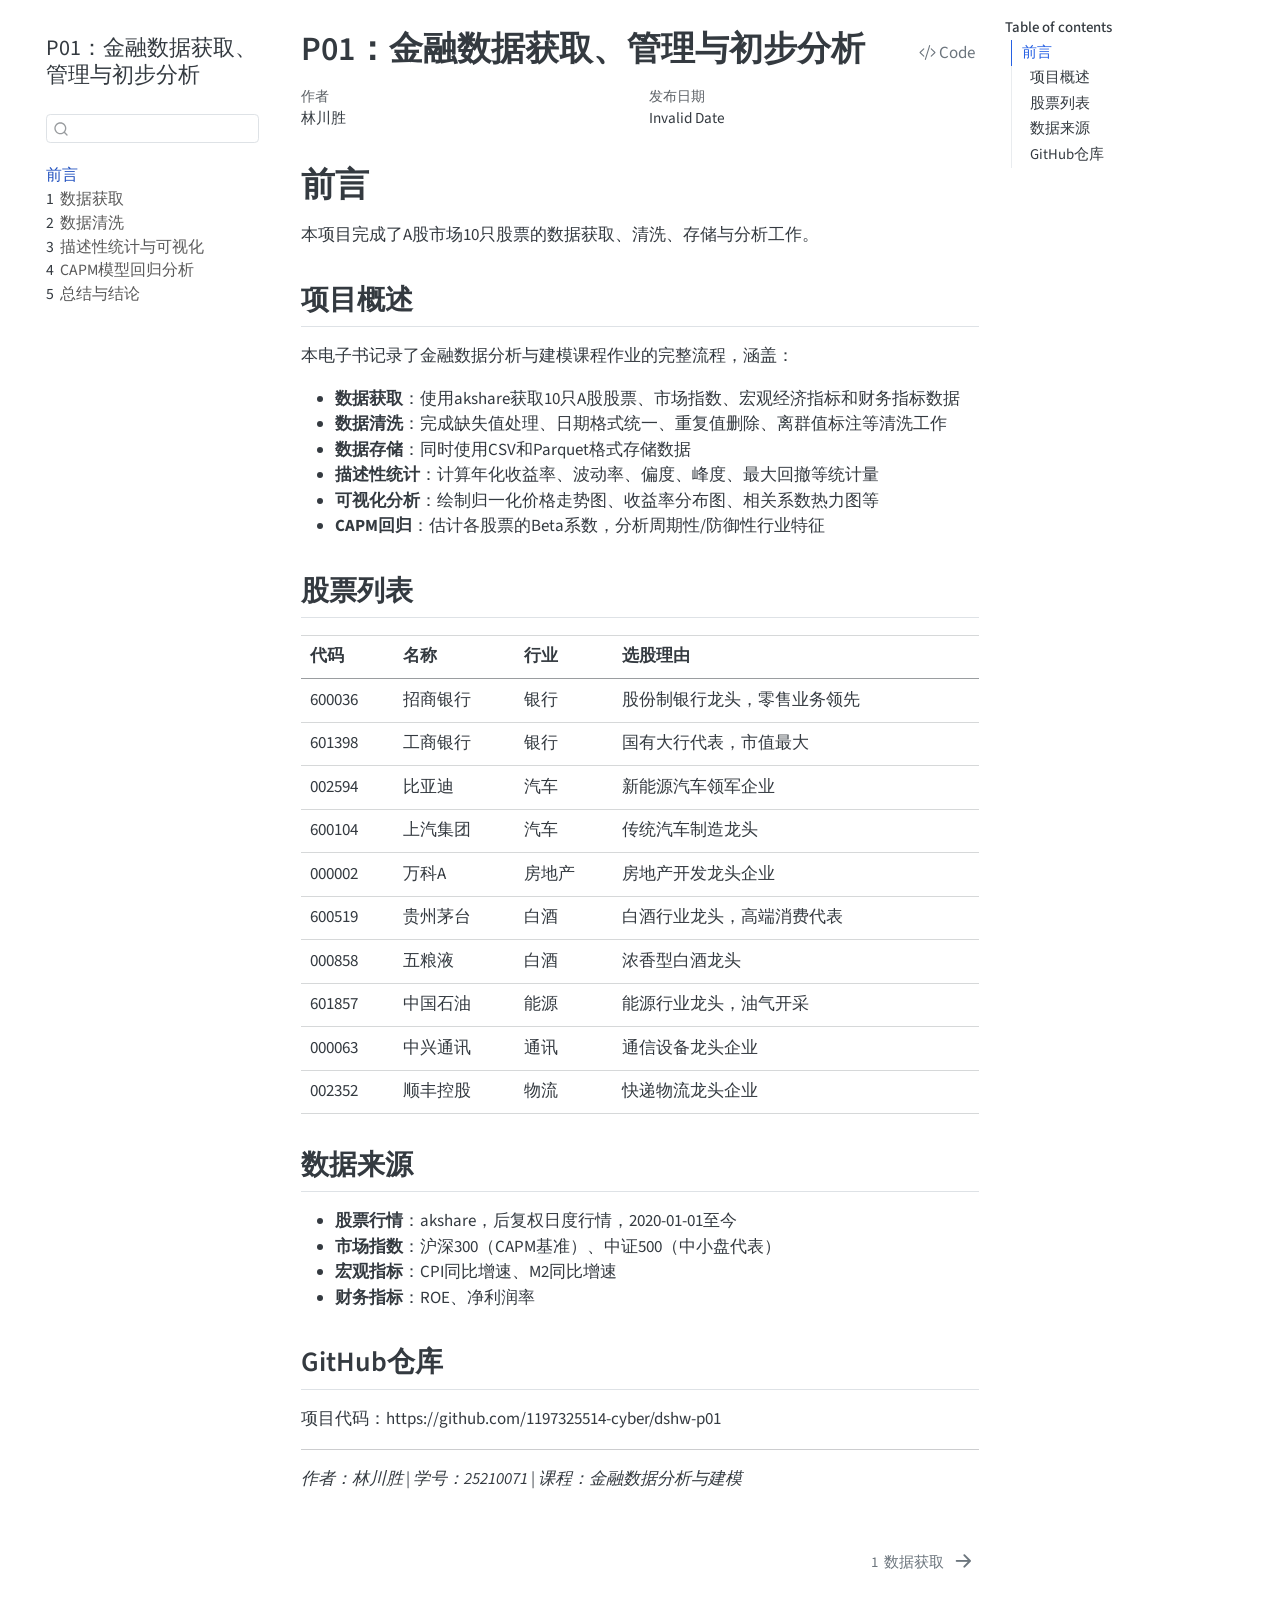
==== docs/index.html @ 93e1ec74 "添加Quarto电子书构建结果 - 构建完成的HTML电子书 - 包含所有章节和图表 - 配置GitHub Pages部署  Co-Authored-By: Claude Opus 4.6 <nore" ====
<!DOCTYPE html>
<html xmlns="http://www.w3.org/1999/xhtml" lang="en" xml:lang="en"><head>

<meta charset="utf-8">
<meta name="generator" content="quarto-1.9.36">

<meta name="viewport" content="width=device-width, initial-scale=1.0, user-scalable=yes">

<meta name="author" content="林川胜">

<title>P01：金融数据获取、管理与初步分析</title>
<style>
/* Default styles provided by pandoc.
** See https://pandoc.org/MANUAL.html#variables-for-html for config info.
*/
code{white-space: pre-wrap;}
span.smallcaps{font-variant: small-caps;}
div.columns{display: flex; gap: min(4vw, 1.5em);}
div.column{flex: auto; overflow-x: auto;}
div.hanging-indent{margin-left: 1.5em; text-indent: -1.5em;}
ul.task-list{list-style: none;}
ul.task-list li input[type="checkbox"] {
  width: 0.8em;
  margin: 0 0.8em 0.2em -1em; /* quarto-specific, see https://github.com/quarto-dev/quarto-cli/issues/4556 */ 
  vertical-align: middle;
}
/* CSS for syntax highlighting */
html { -webkit-text-size-adjust: 100%; }
pre > code.sourceCode { white-space: pre; position: relative; }
pre > code.sourceCode > span { display: inline-block; line-height: 1.25; }
pre > code.sourceCode > span:empty { height: 1.2em; }
.sourceCode { overflow: visible; }
code.sourceCode > span { color: inherit; text-decoration: inherit; }
div.sourceCode { margin: 1em 0; }
pre.sourceCode { margin: 0; }
@media screen {
div.sourceCode { overflow: auto; }
}
@media print {
pre > code.sourceCode { white-space: pre-wrap; }
pre > code.sourceCode > span { text-indent: -5em; padding-left: 5em; }
}
pre.numberSource code
  { counter-reset: source-line 0; }
pre.numberSource code > span
  { position: relative; left: -4em; counter-increment: source-line; }
pre.numberSource code > span > a:first-child::before
  { content: counter(source-line);
    position: relative; left: -1em; text-align: right; vertical-align: baseline;
    border: none; display: inline-block;
    -webkit-touch-callout: none; -webkit-user-select: none;
    -khtml-user-select: none; -moz-user-select: none;
    -ms-user-select: none; user-select: none;
    padding: 0 4px; width: 4em;
  }
pre.numberSource { margin-left: 3em;  padding-left: 4px; }
div.sourceCode
  {   }
@media screen {
pre > code.sourceCode > span > a:first-child::before { text-decoration: underline; }
}
</style>


<script src="site_libs/quarto-nav/quarto-nav.js"></script>
<script src="site_libs/quarto-nav/headroom.min.js"></script>
<script src="site_libs/clipboard/clipboard.min.js"></script>
<script src="site_libs/quarto-search/autocomplete.umd.js"></script>
<script src="site_libs/quarto-search/fuse.min.js"></script>
<script src="site_libs/quarto-search/quarto-search.js"></script>
<meta name="quarto:offset" content="./">
<link href="./chapters/01-download.html" rel="next">
<script src="site_libs/quarto-html/quarto.js" type="module"></script>
<script src="site_libs/quarto-html/tabsets/tabsets.js" type="module"></script>
<script src="site_libs/quarto-html/popper.min.js"></script>
<script src="site_libs/quarto-html/tippy.umd.min.js"></script>
<script src="site_libs/quarto-html/anchor.min.js"></script>
<link href="site_libs/quarto-html/tippy.css" rel="stylesheet">
<link href="site_libs/quarto-html/quarto-syntax-highlighting-a06763021a52c43c40a351ac8b799b8f.css" rel="stylesheet" id="quarto-text-highlighting-styles">
<script src="site_libs/bootstrap/bootstrap.min.js"></script>
<link href="site_libs/bootstrap/bootstrap-icons.css" rel="stylesheet">
<link href="site_libs/bootstrap/bootstrap-abfa4615eba2ed0d4bb7fb949ed9c296.min.css" rel="stylesheet" append-hash="true" id="quarto-bootstrap" data-mode="light">
<script id="quarto-search-options" type="application/json">{
  "location": "sidebar",
  "copy-button": false,
  "collapse-after": 3,
  "panel-placement": "start",
  "type": "textbox",
  "limit": 50,
  "keyboard-shortcut": [
    "f",
    "/",
    "s"
  ],
  "show-item-context": false,
  "language": {
    "search-no-results-text": "No results",
    "search-matching-documents-text": "matching documents",
    "search-copy-link-title": "Copy link to search",
    "search-hide-matches-text": "Hide additional matches",
    "search-more-match-text": "more match in this document",
    "search-more-matches-text": "more matches in this document",
    "search-clear-button-title": "Clear",
    "search-text-placeholder": "",
    "search-detached-cancel-button-title": "Cancel",
    "search-submit-button-title": "Submit",
    "search-label": "Search"
  }
}</script>


</head>

<body class="nav-sidebar floating quarto-light">

<div id="quarto-search-results"></div>
  <header id="quarto-header" class="headroom fixed-top">
  <nav class="quarto-secondary-nav">
    <div class="container-fluid d-flex">
      <button type="button" class="quarto-btn-toggle btn" data-bs-toggle="collapse" role="button" data-bs-target=".quarto-sidebar-collapse-item" aria-controls="quarto-sidebar" aria-expanded="false" aria-label="Toggle sidebar navigation" onclick="if (window.quartoToggleHeadroom) { window.quartoToggleHeadroom(); }">
        <i class="bi bi-layout-text-sidebar-reverse"></i>
      </button>
        <nav class="quarto-page-breadcrumbs" aria-label="breadcrumb"><ol class="breadcrumb"><li class="breadcrumb-item"><a href="./index.html">前言</a></li></ol></nav>
        <a class="flex-grow-1" role="navigation" data-bs-toggle="collapse" data-bs-target=".quarto-sidebar-collapse-item" aria-controls="quarto-sidebar" aria-expanded="false" aria-label="Toggle sidebar navigation" onclick="if (window.quartoToggleHeadroom) { window.quartoToggleHeadroom(); }">      
        </a>
      <button type="button" class="btn quarto-search-button" aria-label="Search" onclick="window.quartoOpenSearch();">
        <i class="bi bi-search"></i>
      </button>
    </div>
  </nav>
</header>
<!-- content -->
<div id="quarto-content" class="quarto-container page-columns page-rows-contents page-layout-article">
<!-- sidebar -->
  <nav id="quarto-sidebar" class="sidebar collapse collapse-horizontal quarto-sidebar-collapse-item sidebar-navigation floating overflow-auto">
    <div class="pt-lg-2 mt-2 text-left sidebar-header">
    <div class="sidebar-title mb-0 py-0">
      <a href="./">P01：金融数据获取、管理与初步分析</a> 
    </div>
      </div>
        <div class="mt-2 flex-shrink-0 align-items-center">
        <div class="sidebar-search">
        <div id="quarto-search" class="" title="Search"></div>
        </div>
        </div>
    <div class="sidebar-menu-container"> 
    <ul class="list-unstyled mt-1">
        <li class="sidebar-item">
  <div class="sidebar-item-container"> 
  <a href="./index.html" class="sidebar-item-text sidebar-link active">
 <span class="menu-text">前言</span></a>
  </div>
</li>
        <li class="sidebar-item">
  <div class="sidebar-item-container"> 
  <a href="./chapters/01-download.html" class="sidebar-item-text sidebar-link">
 <span class="menu-text"><span class="chapter-number">1</span>&nbsp; <span class="chapter-title">数据获取</span></span></a>
  </div>
</li>
        <li class="sidebar-item">
  <div class="sidebar-item-container"> 
  <a href="./chapters/02-clean.html" class="sidebar-item-text sidebar-link">
 <span class="menu-text"><span class="chapter-number">2</span>&nbsp; <span class="chapter-title">数据清洗</span></span></a>
  </div>
</li>
        <li class="sidebar-item">
  <div class="sidebar-item-container"> 
  <a href="./chapters/03-analysis.html" class="sidebar-item-text sidebar-link">
 <span class="menu-text"><span class="chapter-number">3</span>&nbsp; <span class="chapter-title">描述性统计与可视化</span></span></a>
  </div>
</li>
        <li class="sidebar-item">
  <div class="sidebar-item-container"> 
  <a href="./chapters/04-capm.html" class="sidebar-item-text sidebar-link">
 <span class="menu-text"><span class="chapter-number">4</span>&nbsp; <span class="chapter-title">CAPM模型回归分析</span></span></a>
  </div>
</li>
        <li class="sidebar-item">
  <div class="sidebar-item-container"> 
  <a href="./summary.html" class="sidebar-item-text sidebar-link">
 <span class="menu-text"><span class="chapter-number">5</span>&nbsp; <span class="chapter-title">总结与结论</span></span></a>
  </div>
</li>
    </ul>
    </div>
</nav>
<div id="quarto-sidebar-glass" class="quarto-sidebar-collapse-item" data-bs-toggle="collapse" data-bs-target=".quarto-sidebar-collapse-item"></div>
<!-- margin-sidebar -->
    <div id="quarto-margin-sidebar" class="sidebar margin-sidebar">
        <nav id="TOC" role="doc-toc" class="toc-active">
    <h2 id="toc-title">Table of contents</h2>
   
  <ul>
  <li><a href="#前言" id="toc-前言" class="nav-link active" data-scroll-target="#前言">前言</a>
  <ul class="collapse">
  <li><a href="#项目概述" id="toc-项目概述" class="nav-link" data-scroll-target="#项目概述">项目概述</a></li>
  <li><a href="#股票列表" id="toc-股票列表" class="nav-link" data-scroll-target="#股票列表">股票列表</a></li>
  <li><a href="#数据来源" id="toc-数据来源" class="nav-link" data-scroll-target="#数据来源">数据来源</a></li>
  <li><a href="#github仓库" id="toc-github仓库" class="nav-link" data-scroll-target="#github仓库">GitHub仓库</a></li>
  </ul></li>
  </ul>
</nav>
    </div>
<!-- main -->
<main class="content" id="quarto-document-content">

<header id="title-block-header" class="quarto-title-block default">
<div class="quarto-title">
<div class="quarto-title-block"><div><h1 class="title">P01：金融数据获取、管理与初步分析</h1><button type="button" class="btn code-tools-button" id="quarto-code-tools-source"><i class="bi"></i> Code</button></div></div>
</div>



<div class="quarto-title-meta">

    <div>
    <div class="quarto-title-meta-heading">作者</div>
    <div class="quarto-title-meta-contents">
             <p>林川胜 </p>
          </div>
  </div>
    
    <div>
    <div class="quarto-title-meta-heading">发布日期</div>
    <div class="quarto-title-meta-contents">
      <p class="date">Invalid Date</p>
    </div>
  </div>
  
    
  </div>
  


</header>


<section id="前言" class="level1 unnumbered">
<h1 class="unnumbered">前言</h1>
<p>本项目完成了A股市场10只股票的数据获取、清洗、存储与分析工作。</p>
<section id="项目概述" class="level2">
<h2 class="anchored" data-anchor-id="项目概述">项目概述</h2>
<p>本电子书记录了金融数据分析与建模课程作业的完整流程，涵盖：</p>
<ul>
<li><strong>数据获取</strong>：使用akshare获取10只A股股票、市场指数、宏观经济指标和财务指标数据</li>
<li><strong>数据清洗</strong>：完成缺失值处理、日期格式统一、重复值删除、离群值标注等清洗工作</li>
<li><strong>数据存储</strong>：同时使用CSV和Parquet格式存储数据</li>
<li><strong>描述性统计</strong>：计算年化收益率、波动率、偏度、峰度、最大回撤等统计量</li>
<li><strong>可视化分析</strong>：绘制归一化价格走势图、收益率分布图、相关系数热力图等</li>
<li><strong>CAPM回归</strong>：估计各股票的Beta系数，分析周期性/防御性行业特征</li>
</ul>
</section>
<section id="股票列表" class="level2">
<h2 class="anchored" data-anchor-id="股票列表">股票列表</h2>
<table class="caption-top table">
<thead>
<tr class="header">
<th>代码</th>
<th>名称</th>
<th>行业</th>
<th>选股理由</th>
</tr>
</thead>
<tbody>
<tr class="odd">
<td>600036</td>
<td>招商银行</td>
<td>银行</td>
<td>股份制银行龙头，零售业务领先</td>
</tr>
<tr class="even">
<td>601398</td>
<td>工商银行</td>
<td>银行</td>
<td>国有大行代表，市值最大</td>
</tr>
<tr class="odd">
<td>002594</td>
<td>比亚迪</td>
<td>汽车</td>
<td>新能源汽车领军企业</td>
</tr>
<tr class="even">
<td>600104</td>
<td>上汽集团</td>
<td>汽车</td>
<td>传统汽车制造龙头</td>
</tr>
<tr class="odd">
<td>000002</td>
<td>万科A</td>
<td>房地产</td>
<td>房地产开发龙头企业</td>
</tr>
<tr class="even">
<td>600519</td>
<td>贵州茅台</td>
<td>白酒</td>
<td>白酒行业龙头，高端消费代表</td>
</tr>
<tr class="odd">
<td>000858</td>
<td>五粮液</td>
<td>白酒</td>
<td>浓香型白酒龙头</td>
</tr>
<tr class="even">
<td>601857</td>
<td>中国石油</td>
<td>能源</td>
<td>能源行业龙头，油气开采</td>
</tr>
<tr class="odd">
<td>000063</td>
<td>中兴通讯</td>
<td>通讯</td>
<td>通信设备龙头企业</td>
</tr>
<tr class="even">
<td>002352</td>
<td>顺丰控股</td>
<td>物流</td>
<td>快递物流龙头企业</td>
</tr>
</tbody>
</table>
</section>
<section id="数据来源" class="level2">
<h2 class="anchored" data-anchor-id="数据来源">数据来源</h2>
<ul>
<li><strong>股票行情</strong>：akshare，后复权日度行情，2020-01-01至今</li>
<li><strong>市场指数</strong>：沪深300（CAPM基准）、中证500（中小盘代表）</li>
<li><strong>宏观指标</strong>：CPI同比增速、M2同比增速</li>
<li><strong>财务指标</strong>：ROE、净利润率</li>
</ul>
</section>
<section id="github仓库" class="level2">
<h2 class="anchored" data-anchor-id="github仓库">GitHub仓库</h2>
<p>项目代码：https://github.com/1197325514-cyber/dshw-p01</p>
<hr>
<p><em>作者：林川胜 | 学号：25210071 | 课程：金融数据分析与建模</em></p>


<!-- -->

</section>
</section>

</main> <!-- /main -->
<script id="quarto-html-after-body" type="application/javascript">
  window.document.addEventListener("DOMContentLoaded", function (event) {
    const icon = "";
    const anchorJS = new window.AnchorJS();
    anchorJS.options = {
      placement: 'right',
      icon: icon
    };
    anchorJS.add('.anchored');
    const isCodeAnnotation = (el) => {
      for (const clz of el.classList) {
        if (clz.startsWith('code-annotation-')) {                     
          return true;
        }
      }
      return false;
    }
    const onCopySuccess = function(e) {
      // button target
      const button = e.trigger;
      // don't keep focus
      button.blur();
      // flash "checked"
      button.classList.add('code-copy-button-checked');
      var currentTitle = button.getAttribute("title");
      button.setAttribute("title", "Copied!");
      let tooltip;
      if (window.bootstrap) {
        button.setAttribute("data-bs-toggle", "tooltip");
        button.setAttribute("data-bs-placement", "left");
        button.setAttribute("data-bs-title", "Copied!");
        tooltip = new bootstrap.Tooltip(button, 
          { trigger: "manual", 
            customClass: "code-copy-button-tooltip",
            offset: [0, -8]});
        tooltip.show();    
      }
      setTimeout(function() {
        if (tooltip) {
          tooltip.hide();
          button.removeAttribute("data-bs-title");
          button.removeAttribute("data-bs-toggle");
          button.removeAttribute("data-bs-placement");
        }
        button.setAttribute("title", currentTitle);
        button.classList.remove('code-copy-button-checked');
      }, 1000);
      // clear code selection
      e.clearSelection();
    }
    const getTextToCopy = function(trigger) {
      const outerScaffold = trigger.parentElement.cloneNode(true);
      const codeEl = outerScaffold.querySelector('code');
      for (const childEl of codeEl.children) {
        if (isCodeAnnotation(childEl)) {
          childEl.remove();
        }
      }
      return codeEl.innerText;
    }
    const clipboard = new window.ClipboardJS('.code-copy-button:not([data-in-quarto-modal])', {
      text: getTextToCopy
    });
    clipboard.on('success', onCopySuccess);
    if (window.document.getElementById('quarto-embedded-source-code-modal')) {
      const clipboardModal = new window.ClipboardJS('.code-copy-button[data-in-quarto-modal]', {
        text: getTextToCopy,
        container: window.document.getElementById('quarto-embedded-source-code-modal')
      });
      clipboardModal.on('success', onCopySuccess);
    }
    const viewSource = window.document.getElementById('quarto-view-source') ||
                       window.document.getElementById('quarto-code-tools-source');
    if (viewSource) {
      const sourceUrl = viewSource.getAttribute("data-quarto-source-url");
      viewSource.addEventListener("click", function(e) {
        if (sourceUrl) {
          // rstudio viewer pane
          if (/\bcapabilities=\b/.test(window.location)) {
            window.open(sourceUrl);
          } else {
            window.location.href = sourceUrl;
          }
        } else {
          const modal = new bootstrap.Modal(document.getElementById('quarto-embedded-source-code-modal'));
          modal.show();
        }
        return false;
      });
    }
    function toggleCodeHandler(show) {
      return function(e) {
        const detailsSrc = window.document.querySelectorAll(".cell > details > .sourceCode");
        for (let i=0; i<detailsSrc.length; i++) {
          const details = detailsSrc[i].parentElement;
          if (show) {
            details.open = true;
          } else {
            details.removeAttribute("open");
          }
        }
        const cellCodeDivs = window.document.querySelectorAll(".cell > .sourceCode");
        const fromCls = show ? "hidden" : "unhidden";
        const toCls = show ? "unhidden" : "hidden";
        for (let i=0; i<cellCodeDivs.length; i++) {
          const codeDiv = cellCodeDivs[i];
          if (codeDiv.classList.contains(fromCls)) {
            codeDiv.classList.remove(fromCls);
            codeDiv.classList.add(toCls);
          } 
        }
        return false;
      }
    }
    const hideAllCode = window.document.getElementById("quarto-hide-all-code");
    if (hideAllCode) {
      hideAllCode.addEventListener("click", toggleCodeHandler(false));
    }
    const showAllCode = window.document.getElementById("quarto-show-all-code");
    if (showAllCode) {
      showAllCode.addEventListener("click", toggleCodeHandler(true));
    }
      var localhostRegex = new RegExp(/^(?:http|https):\/\/localhost\:?[0-9]*\//);
      var mailtoRegex = new RegExp(/^mailto:/);
        var filterRegex = new RegExp('/' + window.location.host + '/');
      var isInternal = (href) => {
          return filterRegex.test(href) || localhostRegex.test(href) || mailtoRegex.test(href);
      }
      // Inspect non-navigation links and adorn them if external
     var links = window.document.querySelectorAll('a[href]:not(.nav-link):not(.navbar-brand):not(.toc-action):not(.sidebar-link):not(.sidebar-item-toggle):not(.pagination-link):not(.no-external):not([aria-hidden]):not(.dropdown-item):not(.quarto-navigation-tool):not(.about-link)');
      for (var i=0; i<links.length; i++) {
        const link = links[i];
        if (!isInternal(link.href)) {
          // undo the damage that might have been done by quarto-nav.js in the case of
          // links that we want to consider external
          if (link.dataset.originalHref !== undefined) {
            link.href = link.dataset.originalHref;
          }
        }
      }
    function tippyHover(el, contentFn, onTriggerFn, onUntriggerFn) {
      const config = {
        allowHTML: true,
        maxWidth: 500,
        delay: 100,
        arrow: false,
        appendTo: function(el) {
            return el.parentElement;
        },
        interactive: true,
        interactiveBorder: 10,
        theme: 'quarto',
        placement: 'bottom-start',
      };
      if (contentFn) {
        config.content = contentFn;
      }
      if (onTriggerFn) {
        config.onTrigger = onTriggerFn;
      }
      if (onUntriggerFn) {
        config.onUntrigger = onUntriggerFn;
      }
      window.tippy(el, config); 
    }
    const noterefs = window.document.querySelectorAll('a[role="doc-noteref"]');
    for (var i=0; i<noterefs.length; i++) {
      const ref = noterefs[i];
      tippyHover(ref, function() {
        // use id or data attribute instead here
        let href = ref.getAttribute('data-footnote-href') || ref.getAttribute('href');
        try { href = new URL(href).hash; } catch {}
        const id = href.replace(/^#\/?/, "");
        const note = window.document.getElementById(id);
        if (note) {
          return note.innerHTML;
        } else {
          return "";
        }
      });
    }
    const xrefs = window.document.querySelectorAll('a.quarto-xref');
    const processXRef = (id, note) => {
      // Strip column container classes
      const stripColumnClz = (el) => {
        el.classList.remove("page-full", "page-columns");
        if (el.children) {
          for (const child of el.children) {
            stripColumnClz(child);
          }
        }
      }
      stripColumnClz(note)
      if (id === null || id.startsWith('sec-')) {
        // Special case sections, only their first couple elements
        const container = document.createElement("div");
        if (note.children && note.children.length > 2) {
          container.appendChild(note.children[0].cloneNode(true));
          for (let i = 1; i < note.children.length; i++) {
            const child = note.children[i];
            if (child.tagName === "P" && child.innerText === "") {
              continue;
            } else {
              container.appendChild(child.cloneNode(true));
              break;
            }
          }
          if (window.Quarto?.typesetMath) {
            window.Quarto.typesetMath(container);
          }
          return container.innerHTML
        } else {
          if (window.Quarto?.typesetMath) {
            window.Quarto.typesetMath(note);
          }
          return note.innerHTML;
        }
      } else {
        // Remove any anchor links if they are present
        const anchorLink = note.querySelector('a.anchorjs-link');
        if (anchorLink) {
          anchorLink.remove();
        }
        if (window.Quarto?.typesetMath) {
          window.Quarto.typesetMath(note);
        }
        if (note.classList.contains("callout")) {
          return note.outerHTML;
        } else {
          return note.innerHTML;
        }
      }
    }
    for (var i=0; i<xrefs.length; i++) {
      const xref = xrefs[i];
      tippyHover(xref, undefined, function(instance) {
        instance.disable();
        let url = xref.getAttribute('href');
        let hash = undefined; 
        if (url.startsWith('#')) {
          hash = url;
        } else {
          try { hash = new URL(url).hash; } catch {}
        }
        if (hash) {
          const id = hash.replace(/^#\/?/, "");
          const note = window.document.getElementById(id);
          if (note !== null) {
            try {
              const html = processXRef(id, note.cloneNode(true));
              instance.setContent(html);
            } finally {
              instance.enable();
              instance.show();
            }
          } else {
            // See if we can fetch this
            fetch(url.split('#')[0])
            .then(res => res.text())
            .then(html => {
              const parser = new DOMParser();
              const htmlDoc = parser.parseFromString(html, "text/html");
              const note = htmlDoc.getElementById(id);
              if (note !== null) {
                const html = processXRef(id, note);
                instance.setContent(html);
              } 
            }).finally(() => {
              instance.enable();
              instance.show();
            });
          }
        } else {
          // See if we can fetch a full url (with no hash to target)
          // This is a special case and we should probably do some content thinning / targeting
          fetch(url)
          .then(res => res.text())
          .then(html => {
            const parser = new DOMParser();
            const htmlDoc = parser.parseFromString(html, "text/html");
            const note = htmlDoc.querySelector('main.content');
            if (note !== null) {
              // This should only happen for chapter cross references
              // (since there is no id in the URL)
              // remove the first header
              if (note.children.length > 0 && note.children[0].tagName === "HEADER") {
                note.children[0].remove();
              }
              const html = processXRef(null, note);
              instance.setContent(html);
            } 
          }).finally(() => {
            instance.enable();
            instance.show();
          });
        }
      }, function(instance) {
      });
    }
        let selectedAnnoteEl;
        const selectorForAnnotation = ( cell, annotation) => {
          let cellAttr = 'data-code-cell="' + cell + '"';
          let lineAttr = 'data-code-annotation="' +  annotation + '"';
          const selector = 'span[' + cellAttr + '][' + lineAttr + ']';
          return selector;
        }
        const selectCodeLines = (annoteEl) => {
          const doc = window.document;
          const targetCell = annoteEl.getAttribute("data-target-cell");
          const targetAnnotation = annoteEl.getAttribute("data-target-annotation");
          const annoteSpan = window.document.querySelector(selectorForAnnotation(targetCell, targetAnnotation));
          const lines = annoteSpan.getAttribute("data-code-lines").split(",");
          const lineIds = lines.map((line) => {
            return targetCell + "-" + line;
          })
          let top = null;
          let height = null;
          let parent = null;
          if (lineIds.length > 0) {
              //compute the position of the single el (top and bottom and make a div)
              const el = window.document.getElementById(lineIds[0]);
              top = el.offsetTop;
              height = el.offsetHeight;
              parent = el.parentElement.parentElement;
            if (lineIds.length > 1) {
              const lastEl = window.document.getElementById(lineIds[lineIds.length - 1]);
              const bottom = lastEl.offsetTop + lastEl.offsetHeight;
              height = bottom - top;
            }
            if (top !== null && height !== null && parent !== null) {
              // cook up a div (if necessary) and position it 
              let div = window.document.getElementById("code-annotation-line-highlight");
              if (div === null) {
                div = window.document.createElement("div");
                div.setAttribute("id", "code-annotation-line-highlight");
                div.style.position = 'absolute';
                parent.appendChild(div);
              }
              div.style.top = top - 2 + "px";
              div.style.height = height + 4 + "px";
              div.style.left = 0;
              let gutterDiv = window.document.getElementById("code-annotation-line-highlight-gutter");
              if (gutterDiv === null) {
                gutterDiv = window.document.createElement("div");
                gutterDiv.setAttribute("id", "code-annotation-line-highlight-gutter");
                gutterDiv.style.position = 'absolute';
                const codeCell = window.document.getElementById(targetCell);
                const gutter = codeCell.querySelector('.code-annotation-gutter');
                gutter.appendChild(gutterDiv);
              }
              gutterDiv.style.top = top - 2 + "px";
              gutterDiv.style.height = height + 4 + "px";
            }
            selectedAnnoteEl = annoteEl;
          }
        };
        const unselectCodeLines = () => {
          const elementsIds = ["code-annotation-line-highlight", "code-annotation-line-highlight-gutter"];
          elementsIds.forEach((elId) => {
            const div = window.document.getElementById(elId);
            if (div) {
              div.remove();
            }
          });
          selectedAnnoteEl = undefined;
        };
          // Handle positioning of the toggle
      window.addEventListener(
        "resize",
        throttle(() => {
          elRect = undefined;
          if (selectedAnnoteEl) {
            selectCodeLines(selectedAnnoteEl);
          }
        }, 10)
      );
      function throttle(fn, ms) {
      let throttle = false;
      let timer;
        return (...args) => {
          if(!throttle) { // first call gets through
              fn.apply(this, args);
              throttle = true;
          } else { // all the others get throttled
              if(timer) clearTimeout(timer); // cancel #2
              timer = setTimeout(() => {
                fn.apply(this, args);
                timer = throttle = false;
              }, ms);
          }
        };
      }
        // Attach click handler to the DT
        const annoteDls = window.document.querySelectorAll('dt[data-target-cell]');
        for (const annoteDlNode of annoteDls) {
          annoteDlNode.addEventListener('click', (event) => {
            const clickedEl = event.target;
            if (clickedEl !== selectedAnnoteEl) {
              unselectCodeLines();
              const activeEl = window.document.querySelector('dt[data-target-cell].code-annotation-active');
              if (activeEl) {
                activeEl.classList.remove('code-annotation-active');
              }
              selectCodeLines(clickedEl);
              clickedEl.classList.add('code-annotation-active');
            } else {
              // Unselect the line
              unselectCodeLines();
              clickedEl.classList.remove('code-annotation-active');
            }
          });
        }
    const findCites = (el) => {
      const parentEl = el.parentElement;
      if (parentEl) {
        const cites = parentEl.dataset.cites;
        if (cites) {
          return {
            el,
            cites: cites.split(' ')
          };
        } else {
          return findCites(el.parentElement)
        }
      } else {
        return undefined;
      }
    };
    var bibliorefs = window.document.querySelectorAll('a[role="doc-biblioref"]');
    for (var i=0; i<bibliorefs.length; i++) {
      const ref = bibliorefs[i];
      const citeInfo = findCites(ref);
      if (citeInfo) {
        tippyHover(citeInfo.el, function() {
          var popup = window.document.createElement('div');
          citeInfo.cites.forEach(function(cite) {
            var citeDiv = window.document.createElement('div');
            citeDiv.classList.add('hanging-indent');
            citeDiv.classList.add('csl-entry');
            var biblioDiv = window.document.getElementById('ref-' + cite);
            if (biblioDiv) {
              citeDiv.innerHTML = biblioDiv.innerHTML;
            }
            popup.appendChild(citeDiv);
          });
          return popup.innerHTML;
        });
      }
    }
  });
  </script>
<nav class="page-navigation">
  <div class="nav-page nav-page-previous">
  </div>
  <div class="nav-page nav-page-next">
      <a href="./chapters/01-download.html" class="pagination-link" aria-label="数据获取">
        <span class="nav-page-text"><span class="chapter-number">1</span>&nbsp; <span class="chapter-title">数据获取</span></span> <i class="bi bi-arrow-right-short"></i>
      </a>
  </div>
</nav><div class="modal fade" id="quarto-embedded-source-code-modal" tabindex="-1" aria-labelledby="quarto-embedded-source-code-modal-label" aria-hidden="true"><div class="modal-dialog modal-dialog-scrollable"><div class="modal-content"><div class="modal-header"><h5 class="modal-title" id="quarto-embedded-source-code-modal-label">Source Code</h5><button class="btn-close" data-bs-dismiss="modal"></button></div><div class="modal-body"><div class="">
<div class="code-copy-outer-scaffold"><div class="sourceCode" id="cb1" data-shortcodes="false"><pre class="sourceCode markdown code-with-copy"><code class="sourceCode markdown"><span id="cb1-1"><a href="#cb1-1" aria-hidden="true" tabindex="-1"></a><span class="fu"># 前言 {.unnumbered}</span></span>
<span id="cb1-2"><a href="#cb1-2" aria-hidden="true" tabindex="-1"></a></span>
<span id="cb1-3"><a href="#cb1-3" aria-hidden="true" tabindex="-1"></a>本项目完成了A股市场10只股票的数据获取、清洗、存储与分析工作。</span>
<span id="cb1-4"><a href="#cb1-4" aria-hidden="true" tabindex="-1"></a></span>
<span id="cb1-5"><a href="#cb1-5" aria-hidden="true" tabindex="-1"></a><span class="fu">## 项目概述</span></span>
<span id="cb1-6"><a href="#cb1-6" aria-hidden="true" tabindex="-1"></a></span>
<span id="cb1-7"><a href="#cb1-7" aria-hidden="true" tabindex="-1"></a>本电子书记录了金融数据分析与建模课程作业的完整流程，涵盖：</span>
<span id="cb1-8"><a href="#cb1-8" aria-hidden="true" tabindex="-1"></a></span>
<span id="cb1-9"><a href="#cb1-9" aria-hidden="true" tabindex="-1"></a><span class="ss">- </span>**数据获取**：使用akshare获取10只A股股票、市场指数、宏观经济指标和财务指标数据</span>
<span id="cb1-10"><a href="#cb1-10" aria-hidden="true" tabindex="-1"></a><span class="ss">- </span>**数据清洗**：完成缺失值处理、日期格式统一、重复值删除、离群值标注等清洗工作</span>
<span id="cb1-11"><a href="#cb1-11" aria-hidden="true" tabindex="-1"></a><span class="ss">- </span>**数据存储**：同时使用CSV和Parquet格式存储数据</span>
<span id="cb1-12"><a href="#cb1-12" aria-hidden="true" tabindex="-1"></a><span class="ss">- </span>**描述性统计**：计算年化收益率、波动率、偏度、峰度、最大回撤等统计量</span>
<span id="cb1-13"><a href="#cb1-13" aria-hidden="true" tabindex="-1"></a><span class="ss">- </span>**可视化分析**：绘制归一化价格走势图、收益率分布图、相关系数热力图等</span>
<span id="cb1-14"><a href="#cb1-14" aria-hidden="true" tabindex="-1"></a><span class="ss">- </span>**CAPM回归**：估计各股票的Beta系数，分析周期性/防御性行业特征</span>
<span id="cb1-15"><a href="#cb1-15" aria-hidden="true" tabindex="-1"></a></span>
<span id="cb1-16"><a href="#cb1-16" aria-hidden="true" tabindex="-1"></a><span class="fu">## 股票列表</span></span>
<span id="cb1-17"><a href="#cb1-17" aria-hidden="true" tabindex="-1"></a></span>
<span id="cb1-18"><a href="#cb1-18" aria-hidden="true" tabindex="-1"></a><span class="pp">|</span> 代码 <span class="pp">|</span> 名称 <span class="pp">|</span> 行业 <span class="pp">|</span> 选股理由 <span class="pp">|</span></span>
<span id="cb1-19"><a href="#cb1-19" aria-hidden="true" tabindex="-1"></a><span class="pp">|------|------|------|---------|</span></span>
<span id="cb1-20"><a href="#cb1-20" aria-hidden="true" tabindex="-1"></a><span class="pp">|</span> 600036 <span class="pp">|</span> 招商银行 <span class="pp">|</span> 银行 <span class="pp">|</span> 股份制银行龙头，零售业务领先 <span class="pp">|</span></span>
<span id="cb1-21"><a href="#cb1-21" aria-hidden="true" tabindex="-1"></a><span class="pp">|</span> 601398 <span class="pp">|</span> 工商银行 <span class="pp">|</span> 银行 <span class="pp">|</span> 国有大行代表，市值最大 <span class="pp">|</span></span>
<span id="cb1-22"><a href="#cb1-22" aria-hidden="true" tabindex="-1"></a><span class="pp">|</span> 002594 <span class="pp">|</span> 比亚迪 <span class="pp">|</span> 汽车 <span class="pp">|</span> 新能源汽车领军企业 <span class="pp">|</span></span>
<span id="cb1-23"><a href="#cb1-23" aria-hidden="true" tabindex="-1"></a><span class="pp">|</span> 600104 <span class="pp">|</span> 上汽集团 <span class="pp">|</span> 汽车 <span class="pp">|</span> 传统汽车制造龙头 <span class="pp">|</span></span>
<span id="cb1-24"><a href="#cb1-24" aria-hidden="true" tabindex="-1"></a><span class="pp">|</span> 000002 <span class="pp">|</span> 万科A <span class="pp">|</span> 房地产 <span class="pp">|</span> 房地产开发龙头企业 <span class="pp">|</span></span>
<span id="cb1-25"><a href="#cb1-25" aria-hidden="true" tabindex="-1"></a><span class="pp">|</span> 600519 <span class="pp">|</span> 贵州茅台 <span class="pp">|</span> 白酒 <span class="pp">|</span> 白酒行业龙头，高端消费代表 <span class="pp">|</span></span>
<span id="cb1-26"><a href="#cb1-26" aria-hidden="true" tabindex="-1"></a><span class="pp">|</span> 000858 <span class="pp">|</span> 五粮液 <span class="pp">|</span> 白酒 <span class="pp">|</span> 浓香型白酒龙头 <span class="pp">|</span></span>
<span id="cb1-27"><a href="#cb1-27" aria-hidden="true" tabindex="-1"></a><span class="pp">|</span> 601857 <span class="pp">|</span> 中国石油 <span class="pp">|</span> 能源 <span class="pp">|</span> 能源行业龙头，油气开采 <span class="pp">|</span></span>
<span id="cb1-28"><a href="#cb1-28" aria-hidden="true" tabindex="-1"></a><span class="pp">|</span> 000063 <span class="pp">|</span> 中兴通讯 <span class="pp">|</span> 通讯 <span class="pp">|</span> 通信设备龙头企业 <span class="pp">|</span></span>
<span id="cb1-29"><a href="#cb1-29" aria-hidden="true" tabindex="-1"></a><span class="pp">|</span> 002352 <span class="pp">|</span> 顺丰控股 <span class="pp">|</span> 物流 <span class="pp">|</span> 快递物流龙头企业 <span class="pp">|</span></span>
<span id="cb1-30"><a href="#cb1-30" aria-hidden="true" tabindex="-1"></a></span>
<span id="cb1-31"><a href="#cb1-31" aria-hidden="true" tabindex="-1"></a><span class="fu">## 数据来源</span></span>
<span id="cb1-32"><a href="#cb1-32" aria-hidden="true" tabindex="-1"></a></span>
<span id="cb1-33"><a href="#cb1-33" aria-hidden="true" tabindex="-1"></a><span class="ss">- </span>**股票行情**：akshare，后复权日度行情，2020-01-01至今</span>
<span id="cb1-34"><a href="#cb1-34" aria-hidden="true" tabindex="-1"></a><span class="ss">- </span>**市场指数**：沪深300（CAPM基准）、中证500（中小盘代表）</span>
<span id="cb1-35"><a href="#cb1-35" aria-hidden="true" tabindex="-1"></a><span class="ss">- </span>**宏观指标**：CPI同比增速、M2同比增速</span>
<span id="cb1-36"><a href="#cb1-36" aria-hidden="true" tabindex="-1"></a><span class="ss">- </span>**财务指标**：ROE、净利润率</span>
<span id="cb1-37"><a href="#cb1-37" aria-hidden="true" tabindex="-1"></a></span>
<span id="cb1-38"><a href="#cb1-38" aria-hidden="true" tabindex="-1"></a><span class="fu">## GitHub仓库</span></span>
<span id="cb1-39"><a href="#cb1-39" aria-hidden="true" tabindex="-1"></a></span>
<span id="cb1-40"><a href="#cb1-40" aria-hidden="true" tabindex="-1"></a>项目代码：https://github.com/1197325514-cyber/dshw-p01</span>
<span id="cb1-41"><a href="#cb1-41" aria-hidden="true" tabindex="-1"></a></span>
<span id="cb1-42"><a href="#cb1-42" aria-hidden="true" tabindex="-1"></a>---</span>
<span id="cb1-43"><a href="#cb1-43" aria-hidden="true" tabindex="-1"></a></span>
<span id="cb1-44"><a href="#cb1-44" aria-hidden="true" tabindex="-1"></a>*作者：林川胜 | 学号：25210071 | 课程：金融数据分析与建模*</span></code></pre></div><button title="Copy to Clipboard" class="code-copy-button" data-in-quarto-modal=""><i class="bi"></i></button></div>
</div></div></div></div></div>
</div> <!-- /content -->




</body></html>
---- docs/site_libs/quarto-html/tippy.css ----
.tippy-box[data-animation=fade][data-state=hidden]{opacity:0}[data-tippy-root]{max-width:calc(100vw - 10px)}.tippy-box{position:relative;background-color:#333;color:#fff;border-radius:4px;font-size:14px;line-height:1.4;white-space:normal;outline:0;transition-property:transform,visibility,opacity}.tippy-box[data-placement^=top]>.tippy-arrow{bottom:0}.tippy-box[data-placement^=top]>.tippy-arrow:before{bottom:-7px;left:0;border-width:8px 8px 0;border-top-color:initial;transform-origin:center top}.tippy-box[data-placement^=bottom]>.tippy-arrow{top:0}.tippy-box[data-placement^=bottom]>.tippy-arrow:before{top:-7px;left:0;border-width:0 8px 8px;border-bottom-color:initial;transform-origin:center bottom}.tippy-box[data-placement^=left]>.tippy-arrow{right:0}.tippy-box[data-placement^=left]>.tippy-arrow:before{border-width:8px 0 8px 8px;border-left-color:initial;right:-7px;transform-origin:center left}.tippy-box[data-placement^=right]>.tippy-arrow{left:0}.tippy-box[data-placement^=right]>.tippy-arrow:before{left:-7px;border-width:8px 8px 8px 0;border-right-color:initial;transform-origin:center right}.tippy-box[data-inertia][data-state=visible]{transition-timing-function:cubic-bezier(.54,1.5,.38,1.11)}.tippy-arrow{width:16px;height:16px;color:#333}.tippy-arrow:before{content:"";position:absolute;border-color:transparent;border-style:solid}.tippy-content{position:relative;padding:5px 9px;z-index:1}
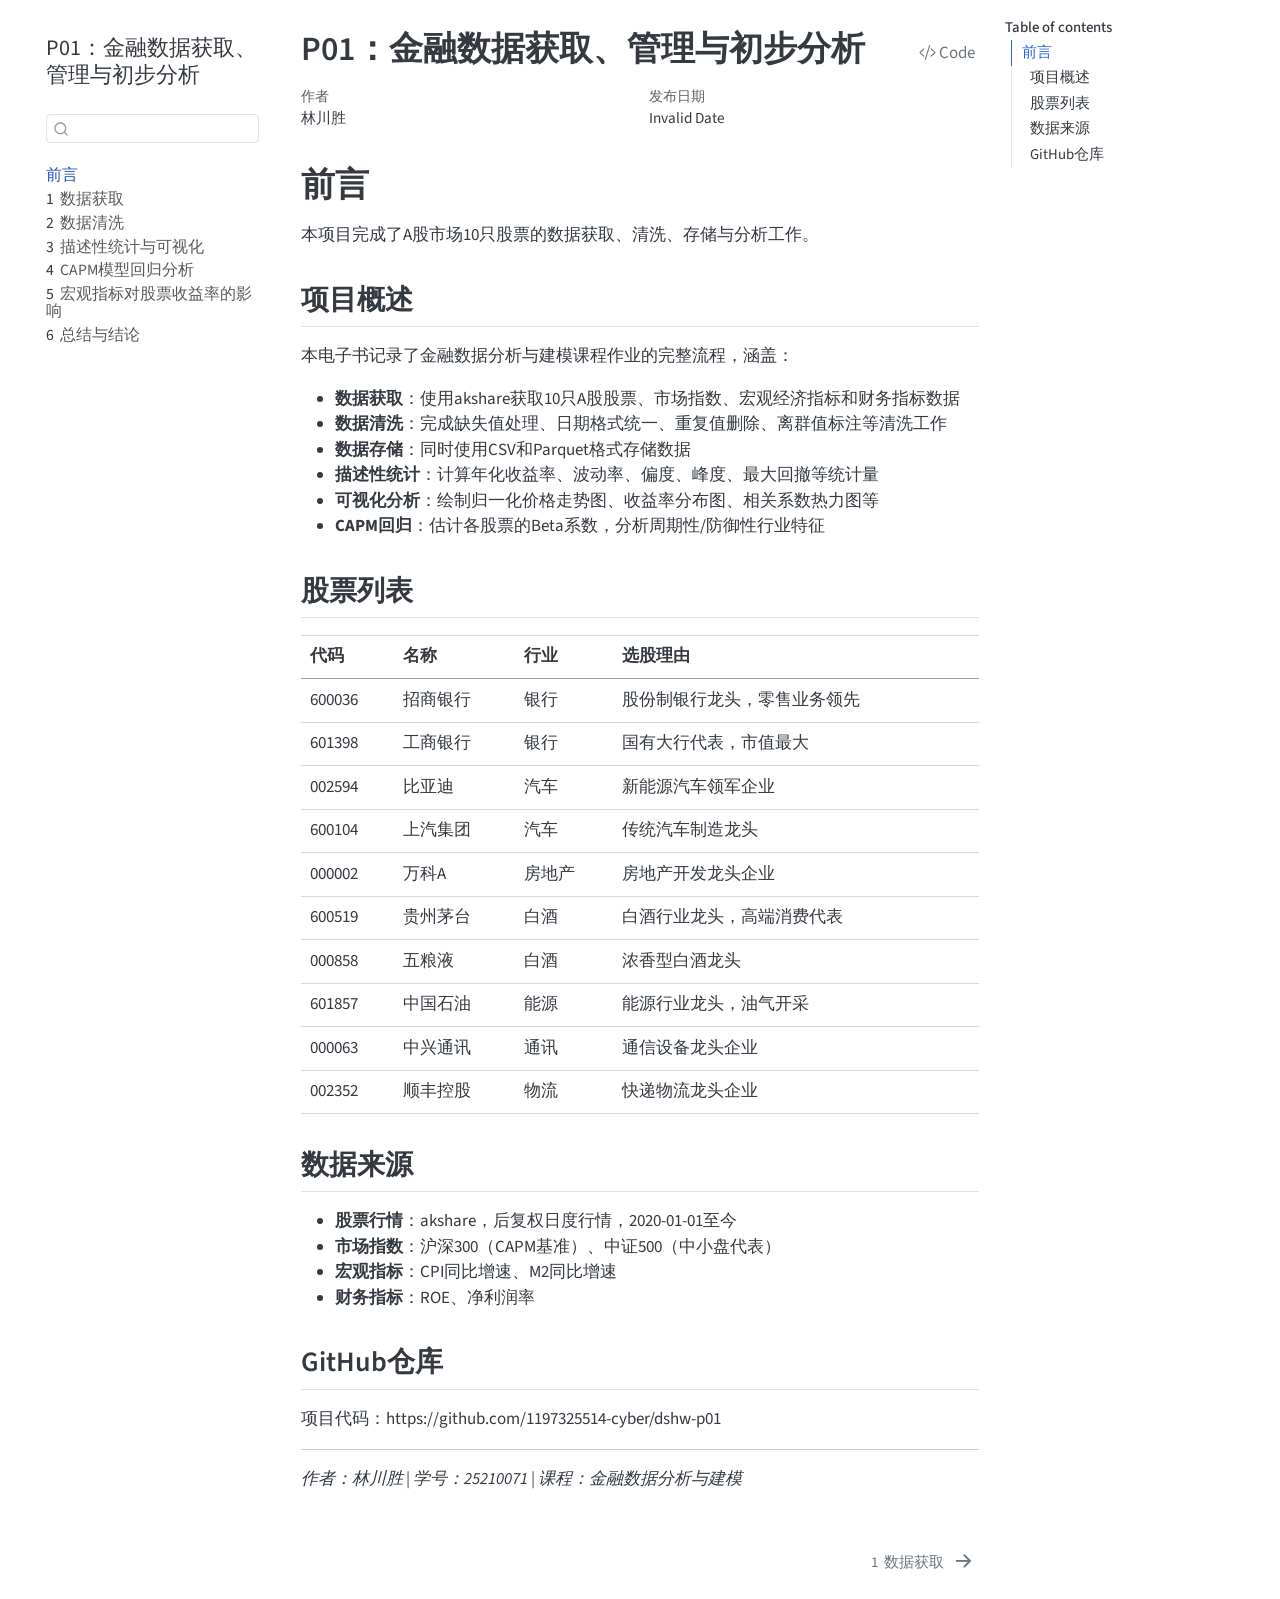
==== commit a0b84d1a: "完善Quarto电子书：添加图5（ROE分析）和宏观指标分析章节 - 添加图5：财务指标ROE跨公司对比和年度趋势图 - 添加图6：宏观指标对股票收益率的影响分析 - 新增第5章：宏观指标对股票收益率" ====
--- a/docs/index.html
+++ b/docs/index.html
@@ -177,8 +177,14 @@
 </li>
         <li class="sidebar-item">
   <div class="sidebar-item-container"> 
+  <a href="./chapters/05-macro.html" class="sidebar-item-text sidebar-link">
+ <span class="menu-text"><span class="chapter-number">5</span>&nbsp; <span class="chapter-title">宏观指标对股票收益率的影响</span></span></a>
+  </div>
+</li>
+        <li class="sidebar-item">
+  <div class="sidebar-item-container"> 
   <a href="./summary.html" class="sidebar-item-text sidebar-link">
- <span class="menu-text"><span class="chapter-number">5</span>&nbsp; <span class="chapter-title">总结与结论</span></span></a>
+ <span class="menu-text"><span class="chapter-number">6</span>&nbsp; <span class="chapter-title">总结与结论</span></span></a>
   </div>
 </li>
     </ul>
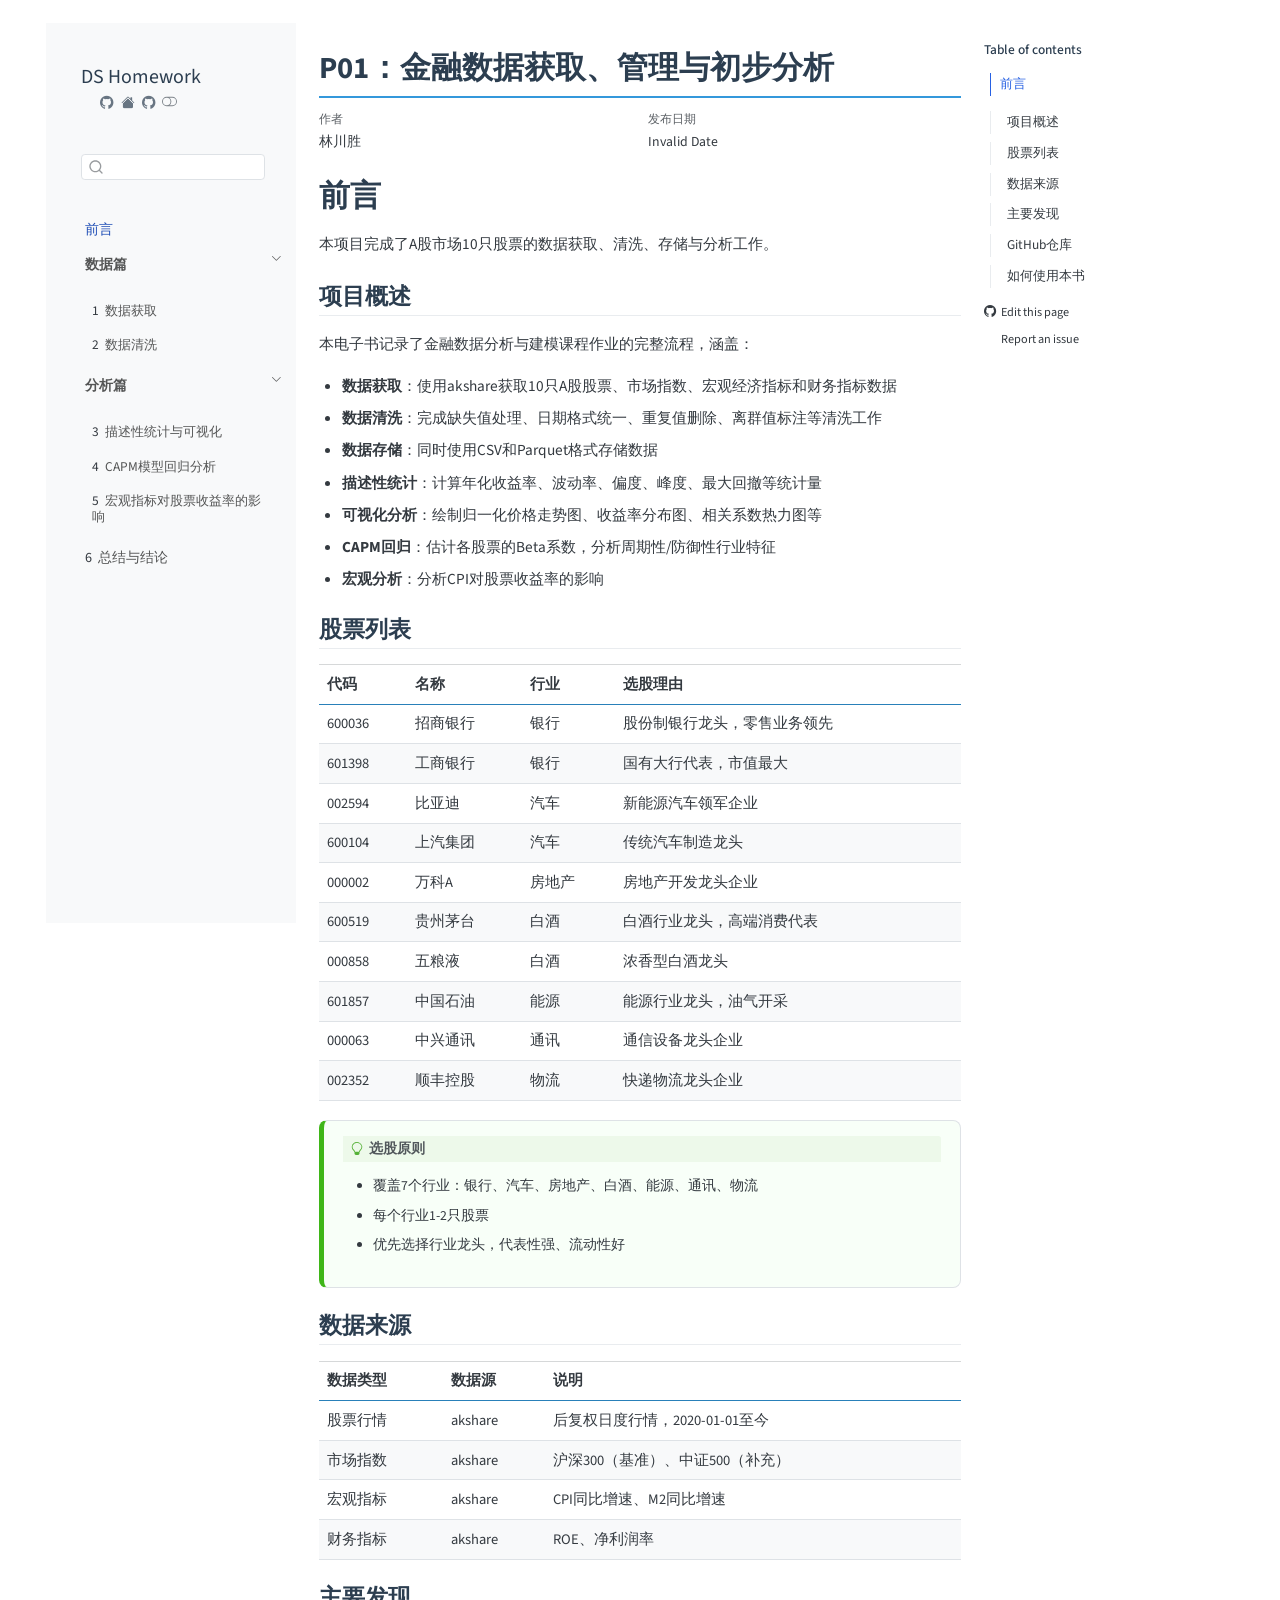
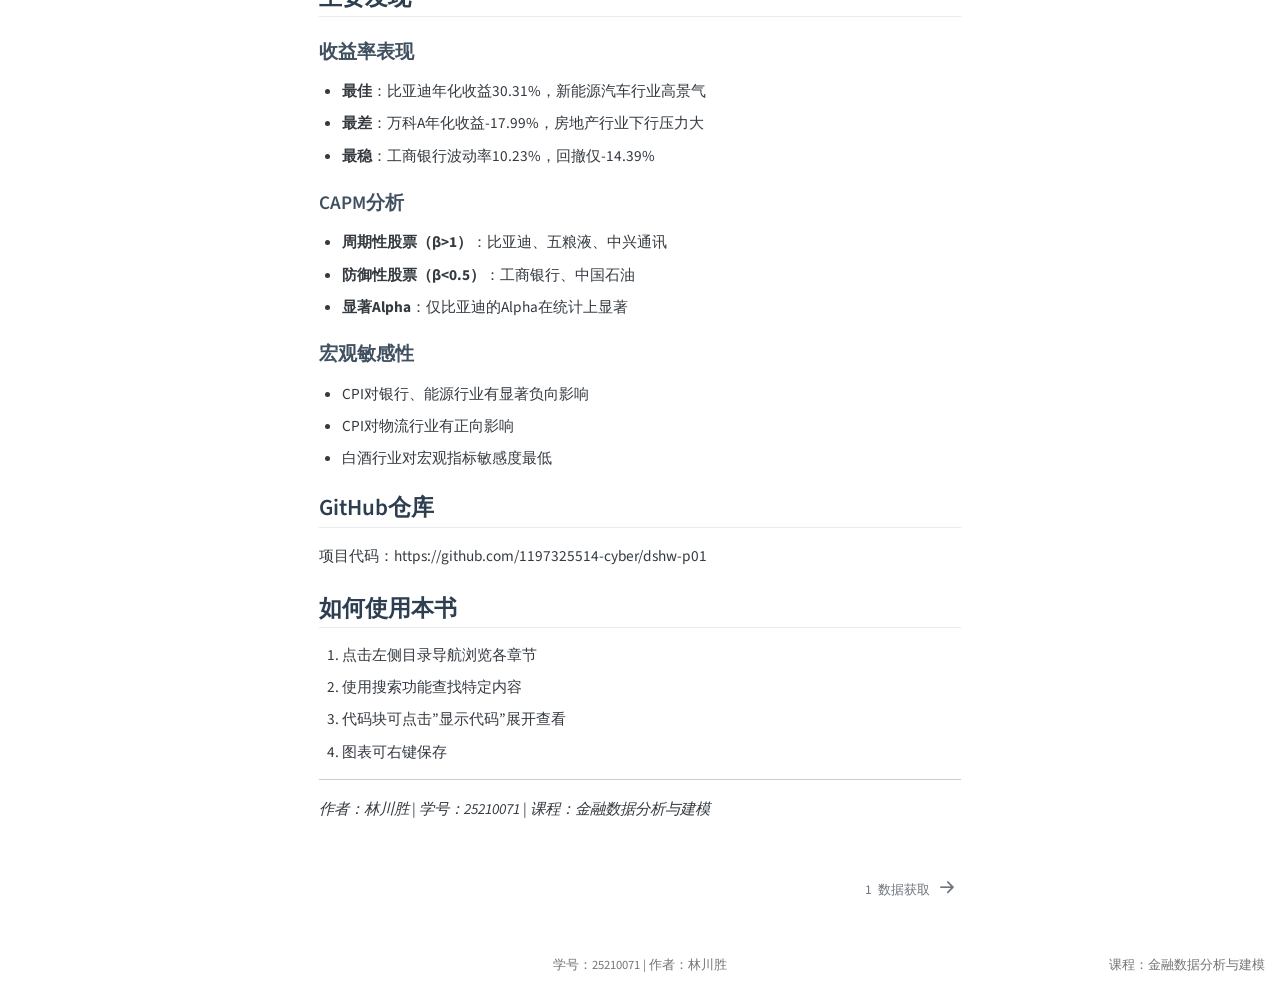
==== commit 0ab1bdef: "优化Quarto电子书侧边栏与整体样式 主要改进： 1. 参考lianxhcn/dsfin配置优化_quarto.yml 2. 添加侧边栏标题、工具栏图标（GitHub、首页） 3. 优化页脚布局（居" ====
--- a/docs/index.html
+++ b/docs/index.html
@@ -24,41 +24,6 @@
   margin: 0 0.8em 0.2em -1em; /* quarto-specific, see https://github.com/quarto-dev/quarto-cli/issues/4556 */ 
   vertical-align: middle;
 }
-/* CSS for syntax highlighting */
-html { -webkit-text-size-adjust: 100%; }
-pre > code.sourceCode { white-space: pre; position: relative; }
-pre > code.sourceCode > span { display: inline-block; line-height: 1.25; }
-pre > code.sourceCode > span:empty { height: 1.2em; }
-.sourceCode { overflow: visible; }
-code.sourceCode > span { color: inherit; text-decoration: inherit; }
-div.sourceCode { margin: 1em 0; }
-pre.sourceCode { margin: 0; }
-@media screen {
-div.sourceCode { overflow: auto; }
-}
-@media print {
-pre > code.sourceCode { white-space: pre-wrap; }
-pre > code.sourceCode > span { text-indent: -5em; padding-left: 5em; }
-}
-pre.numberSource code
-  { counter-reset: source-line 0; }
-pre.numberSource code > span
-  { position: relative; left: -4em; counter-increment: source-line; }
-pre.numberSource code > span > a:first-child::before
-  { content: counter(source-line);
-    position: relative; left: -1em; text-align: right; vertical-align: baseline;
-    border: none; display: inline-block;
-    -webkit-touch-callout: none; -webkit-user-select: none;
-    -khtml-user-select: none; -moz-user-select: none;
-    -ms-user-select: none; user-select: none;
-    padding: 0 4px; width: 4em;
-  }
-pre.numberSource { margin-left: 3em;  padding-left: 4px; }
-div.sourceCode
-  {   }
-@media screen {
-pre > code.sourceCode > span > a:first-child::before { text-decoration: underline; }
-}
 </style>
 
 
@@ -76,10 +41,14 @@
 <script src="site_libs/quarto-html/tippy.umd.min.js"></script>
 <script src="site_libs/quarto-html/anchor.min.js"></script>
 <link href="site_libs/quarto-html/tippy.css" rel="stylesheet">
-<link href="site_libs/quarto-html/quarto-syntax-highlighting-a06763021a52c43c40a351ac8b799b8f.css" rel="stylesheet" id="quarto-text-highlighting-styles">
+<link href="site_libs/quarto-html/quarto-syntax-highlighting-e5c0da90bde570b7566f6217e7c63da7.css" rel="stylesheet" class="quarto-color-scheme" id="quarto-text-highlighting-styles">
+<link href="site_libs/quarto-html/quarto-syntax-highlighting-dark-cea25e2310d9ee8b66de880732a0fbab.css" rel="stylesheet" class="quarto-color-scheme quarto-color-alternate" id="quarto-text-highlighting-styles">
+<link href="site_libs/quarto-html/quarto-syntax-highlighting-e5c0da90bde570b7566f6217e7c63da7.css" rel="stylesheet" class="quarto-color-scheme-extra" id="quarto-text-highlighting-styles">
 <script src="site_libs/bootstrap/bootstrap.min.js"></script>
 <link href="site_libs/bootstrap/bootstrap-icons.css" rel="stylesheet">
-<link href="site_libs/bootstrap/bootstrap-abfa4615eba2ed0d4bb7fb949ed9c296.min.css" rel="stylesheet" append-hash="true" id="quarto-bootstrap" data-mode="light">
+<link href="site_libs/bootstrap/bootstrap-8d6502e7816ccfe5c9f7810c6fe2f32d.min.css" rel="stylesheet" append-hash="true" class="quarto-color-scheme" id="quarto-bootstrap" data-mode="light">
+<link href="site_libs/bootstrap/bootstrap-dark-37f042e1e89b8b243df1c44e956fd6dd.min.css" rel="stylesheet" append-hash="true" class="quarto-color-scheme quarto-color-alternate" id="quarto-bootstrap" data-mode="dark">
+<link href="site_libs/bootstrap/bootstrap-8d6502e7816ccfe5c9f7810c6fe2f32d.min.css" rel="stylesheet" append-hash="true" class="quarto-color-scheme-extra" id="quarto-bootstrap" data-mode="light">
 <script id="quarto-search-options" type="application/json">{
   "location": "sidebar",
   "copy-button": false,
@@ -107,11 +76,175 @@
     "search-label": "Search"
   }
 }</script>
-
-
+<style>html{ scroll-behavior: smooth; }</style>
+
+
+<link rel="stylesheet" href="styles.css">
 </head>
 
-<body class="nav-sidebar floating quarto-light">
+<body class="nav-sidebar floating quarto-light"><script id="quarto-html-before-body" type="application/javascript">
+    const toggleBodyColorMode = (bsSheetEl) => {
+      const mode = bsSheetEl.getAttribute("data-mode");
+      const bodyEl = window.document.querySelector("body");
+      if (mode === "dark") {
+        bodyEl.classList.add("quarto-dark");
+        bodyEl.classList.remove("quarto-light");
+      } else {
+        bodyEl.classList.add("quarto-light");
+        bodyEl.classList.remove("quarto-dark");
+      }
+    }
+    const toggleBodyColorPrimary = () => {
+      const bsSheetEl = window.document.querySelector("link#quarto-bootstrap:not([rel=disabled-stylesheet])");
+      if (bsSheetEl) {
+        toggleBodyColorMode(bsSheetEl);
+      }
+    }
+    const setColorSchemeToggle = (alternate) => {
+      const toggles = window.document.querySelectorAll('.quarto-color-scheme-toggle');
+      for (let i=0; i < toggles.length; i++) {
+        const toggle = toggles[i];
+        if (toggle) {
+          if (alternate) {
+            toggle.classList.add("alternate");
+          } else {
+            toggle.classList.remove("alternate");
+          }
+        }
+      }
+    };
+    const toggleColorMode = (alternate) => {
+      // Switch the stylesheets
+      const primaryStylesheets = window.document.querySelectorAll('link.quarto-color-scheme:not(.quarto-color-alternate)');
+      const alternateStylesheets = window.document.querySelectorAll('link.quarto-color-scheme.quarto-color-alternate');
+      manageTransitions('#quarto-margin-sidebar .nav-link', false);
+      if (alternate) {
+        // note: dark is layered on light, we don't disable primary!
+        enableStylesheet(alternateStylesheets);
+        for (const sheetNode of alternateStylesheets) {
+          if (sheetNode.id === "quarto-bootstrap") {
+            toggleBodyColorMode(sheetNode);
+          }
+        }
+      } else {
+        disableStylesheet(alternateStylesheets);
+        enableStylesheet(primaryStylesheets)
+        toggleBodyColorPrimary();
+      }
+      manageTransitions('#quarto-margin-sidebar .nav-link', true);
+      // Switch the toggles
+      setColorSchemeToggle(alternate)
+      // Hack to workaround the fact that safari doesn't
+      // properly recolor the scrollbar when toggling (#1455)
+      if (navigator.userAgent.indexOf('Safari') > 0 && navigator.userAgent.indexOf('Chrome') == -1) {
+        manageTransitions("body", false);
+        window.scrollTo(0, 1);
+        setTimeout(() => {
+          window.scrollTo(0, 0);
+          manageTransitions("body", true);
+        }, 40);
+      }
+    }
+    const disableStylesheet = (stylesheets) => {
+      for (let i=0; i < stylesheets.length; i++) {
+        const stylesheet = stylesheets[i];
+        stylesheet.rel = 'disabled-stylesheet';
+      }
+    }
+    const enableStylesheet = (stylesheets) => {
+      for (let i=0; i < stylesheets.length; i++) {
+        const stylesheet = stylesheets[i];
+        if(stylesheet.rel !== 'stylesheet') { // for Chrome, which will still FOUC without this check
+          stylesheet.rel = 'stylesheet';
+        }
+      }
+    }
+    const manageTransitions = (selector, allowTransitions) => {
+      const els = window.document.querySelectorAll(selector);
+      for (let i=0; i < els.length; i++) {
+        const el = els[i];
+        if (allowTransitions) {
+          el.classList.remove('notransition');
+        } else {
+          el.classList.add('notransition');
+        }
+      }
+    }
+    const isFileUrl = () => {
+      return window.location.protocol === 'file:';
+    }
+    const hasAlternateSentinel = () => {
+      let styleSentinel = getColorSchemeSentinel();
+      if (styleSentinel !== null) {
+        return styleSentinel === "alternate";
+      } else {
+        return false;
+      }
+    }
+    const setStyleSentinel = (alternate) => {
+      const value = alternate ? "alternate" : "default";
+      if (!isFileUrl()) {
+        window.localStorage.setItem("quarto-color-scheme", value);
+      } else {
+        localAlternateSentinel = value;
+      }
+    }
+    const getColorSchemeSentinel = () => {
+      if (!isFileUrl()) {
+        const storageValue = window.localStorage.getItem("quarto-color-scheme");
+        return storageValue != null ? storageValue : localAlternateSentinel;
+      } else {
+        return localAlternateSentinel;
+      }
+    }
+    const toggleGiscusIfUsed = (isAlternate, darkModeDefault) => {
+      const baseTheme = document.querySelector('#giscus-base-theme')?.value ?? 'light';
+      const alternateTheme = document.querySelector('#giscus-alt-theme')?.value ?? 'dark';
+      let newTheme = '';
+      if(authorPrefersDark) {
+        newTheme = isAlternate ? baseTheme : alternateTheme;
+      } else {
+        newTheme = isAlternate ? alternateTheme : baseTheme;
+      }
+      const changeGiscusTheme = () => {
+        // From: https://github.com/giscus/giscus/issues/336
+        const sendMessage = (message) => {
+          const iframe = document.querySelector('iframe.giscus-frame');
+          if (!iframe) return;
+          iframe.contentWindow.postMessage({ giscus: message }, 'https://giscus.app');
+        }
+        sendMessage({
+          setConfig: {
+            theme: newTheme
+          }
+        });
+      }
+      const isGiscussLoaded = window.document.querySelector('iframe.giscus-frame') !== null;
+      if (isGiscussLoaded) {
+        changeGiscusTheme();
+      }
+    };
+    const authorPrefersDark = false;
+    const darkModeDefault = authorPrefersDark;
+      document.querySelector('link#quarto-text-highlighting-styles.quarto-color-scheme-extra').rel = 'disabled-stylesheet';
+      document.querySelector('link#quarto-bootstrap.quarto-color-scheme-extra').rel = 'disabled-stylesheet';
+    let localAlternateSentinel = darkModeDefault ? 'alternate' : 'default';
+    // Dark / light mode switch
+    window.quartoToggleColorScheme = () => {
+      // Read the current dark / light value
+      let toAlternate = !hasAlternateSentinel();
+      toggleColorMode(toAlternate);
+      setStyleSentinel(toAlternate);
+      toggleGiscusIfUsed(toAlternate, darkModeDefault);
+      window.dispatchEvent(new Event('resize'));
+    };
+    // Switch to dark mode if need be
+    if (hasAlternateSentinel()) {
+      toggleColorMode(true);
+    } else {
+      toggleColorMode(false);
+    }
+  </script>
 
 <div id="quarto-search-results"></div>
   <header id="quarto-header" class="headroom fixed-top">
@@ -135,7 +268,13 @@
   <nav id="quarto-sidebar" class="sidebar collapse collapse-horizontal quarto-sidebar-collapse-item sidebar-navigation floating overflow-auto">
     <div class="pt-lg-2 mt-2 text-left sidebar-header">
     <div class="sidebar-title mb-0 py-0">
-      <a href="./">P01：金融数据获取、管理与初步分析</a> 
+      <a href="./">DS Homework</a> 
+        <div class="sidebar-tools-main tools-wide">
+    <a href="https://github.com/1197325514-cyber/dshw-p01" title="" class="quarto-navigation-tool px-1" aria-label=""><i class="bi bi-github"></i></a>
+    <a href="https://1197325514-cyber.github.io/dshw-p01/" title="" class="quarto-navigation-tool px-1" aria-label=""><i class="bi bi-house-fill"></i></a>
+    <a href="https://github.com/1197325514-cyber/dshw-p01" title="Source Code" class="quarto-navigation-tool px-1" aria-label="Source Code"><i class="bi bi-github"></i></a>
+  <a href="" class="quarto-color-scheme-toggle quarto-navigation-tool  px-1" onclick="window.quartoToggleColorScheme(); return false;" title="Toggle dark mode"><i class="bi"></i></a>
+</div>
     </div>
       </div>
         <div class="mt-2 flex-shrink-0 align-items-center">
@@ -151,36 +290,58 @@
  <span class="menu-text">前言</span></a>
   </div>
 </li>
-        <li class="sidebar-item">
+        <li class="sidebar-item sidebar-item-section">
+      <div class="sidebar-item-container"> 
+            <a class="sidebar-item-text sidebar-link text-start" data-bs-toggle="collapse" data-bs-target="#quarto-sidebar-section-1" role="navigation" aria-expanded="true">
+ <span class="menu-text"><strong>数据篇</strong></span></a>
+          <a class="sidebar-item-toggle text-start" data-bs-toggle="collapse" data-bs-target="#quarto-sidebar-section-1" role="navigation" aria-expanded="true" aria-label="Toggle section">
+            <i class="bi bi-chevron-right ms-2"></i>
+          </a> 
+      </div>
+      <ul id="quarto-sidebar-section-1" class="collapse list-unstyled sidebar-section depth1 show">  
+          <li class="sidebar-item">
   <div class="sidebar-item-container"> 
   <a href="./chapters/01-download.html" class="sidebar-item-text sidebar-link">
  <span class="menu-text"><span class="chapter-number">1</span>&nbsp; <span class="chapter-title">数据获取</span></span></a>
   </div>
 </li>
-        <li class="sidebar-item">
+          <li class="sidebar-item">
   <div class="sidebar-item-container"> 
   <a href="./chapters/02-clean.html" class="sidebar-item-text sidebar-link">
  <span class="menu-text"><span class="chapter-number">2</span>&nbsp; <span class="chapter-title">数据清洗</span></span></a>
   </div>
 </li>
-        <li class="sidebar-item">
+      </ul>
+  </li>
+        <li class="sidebar-item sidebar-item-section">
+      <div class="sidebar-item-container"> 
+            <a class="sidebar-item-text sidebar-link text-start" data-bs-toggle="collapse" data-bs-target="#quarto-sidebar-section-2" role="navigation" aria-expanded="true">
+ <span class="menu-text"><strong>分析篇</strong></span></a>
+          <a class="sidebar-item-toggle text-start" data-bs-toggle="collapse" data-bs-target="#quarto-sidebar-section-2" role="navigation" aria-expanded="true" aria-label="Toggle section">
+            <i class="bi bi-chevron-right ms-2"></i>
+          </a> 
+      </div>
+      <ul id="quarto-sidebar-section-2" class="collapse list-unstyled sidebar-section depth1 show">  
+          <li class="sidebar-item">
   <div class="sidebar-item-container"> 
   <a href="./chapters/03-analysis.html" class="sidebar-item-text sidebar-link">
  <span class="menu-text"><span class="chapter-number">3</span>&nbsp; <span class="chapter-title">描述性统计与可视化</span></span></a>
   </div>
 </li>
-        <li class="sidebar-item">
+          <li class="sidebar-item">
   <div class="sidebar-item-container"> 
   <a href="./chapters/04-capm.html" class="sidebar-item-text sidebar-link">
  <span class="menu-text"><span class="chapter-number">4</span>&nbsp; <span class="chapter-title">CAPM模型回归分析</span></span></a>
   </div>
 </li>
-        <li class="sidebar-item">
+          <li class="sidebar-item">
   <div class="sidebar-item-container"> 
   <a href="./chapters/05-macro.html" class="sidebar-item-text sidebar-link">
  <span class="menu-text"><span class="chapter-number">5</span>&nbsp; <span class="chapter-title">宏观指标对股票收益率的影响</span></span></a>
   </div>
 </li>
+      </ul>
+  </li>
         <li class="sidebar-item">
   <div class="sidebar-item-container"> 
   <a href="./summary.html" class="sidebar-item-text sidebar-link">
@@ -202,17 +363,25 @@
   <li><a href="#项目概述" id="toc-项目概述" class="nav-link" data-scroll-target="#项目概述">项目概述</a></li>
   <li><a href="#股票列表" id="toc-股票列表" class="nav-link" data-scroll-target="#股票列表">股票列表</a></li>
   <li><a href="#数据来源" id="toc-数据来源" class="nav-link" data-scroll-target="#数据来源">数据来源</a></li>
+  <li><a href="#主要发现" id="toc-主要发现" class="nav-link" data-scroll-target="#主要发现">主要发现</a>
+  <ul class="collapse">
+  <li><a href="#收益率表现" id="toc-收益率表现" class="nav-link" data-scroll-target="#收益率表现">收益率表现</a></li>
+  <li><a href="#capm分析" id="toc-capm分析" class="nav-link" data-scroll-target="#capm分析">CAPM分析</a></li>
+  <li><a href="#宏观敏感性" id="toc-宏观敏感性" class="nav-link" data-scroll-target="#宏观敏感性">宏观敏感性</a></li>
+  </ul></li>
   <li><a href="#github仓库" id="toc-github仓库" class="nav-link" data-scroll-target="#github仓库">GitHub仓库</a></li>
+  <li><a href="#如何使用本书" id="toc-如何使用本书" class="nav-link" data-scroll-target="#如何使用本书">如何使用本书</a></li>
   </ul></li>
   </ul>
-</nav>
+<div class="toc-actions"><ul><li><a href="https://github.com/1197325514-cyber/dshw-p01/edit/main/index.qmd" class="toc-action"><i class="bi bi-github"></i>Edit this page</a></li><li><a href="https://github.com/1197325514-cyber/dshw-p01/issues/new" class="toc-action"><i class="bi empty"></i>Report an issue</a></li></ul></div></nav>
     </div>
 <!-- main -->
 <main class="content" id="quarto-document-content">
 
+
 <header id="title-block-header" class="quarto-title-block default">
 <div class="quarto-title">
-<div class="quarto-title-block"><div><h1 class="title">P01：金融数据获取、管理与初步分析</h1><button type="button" class="btn code-tools-button" id="quarto-code-tools-source"><i class="bi"></i> Code</button></div></div>
+<h1 class="title">P01：金融数据获取、管理与初步分析</h1>
 </div>
 
 
@@ -254,6 +423,7 @@
 <li><strong>描述性统计</strong>：计算年化收益率、波动率、偏度、峰度、最大回撤等统计量</li>
 <li><strong>可视化分析</strong>：绘制归一化价格走势图、收益率分布图、相关系数热力图等</li>
 <li><strong>CAPM回归</strong>：估计各股票的Beta系数，分析周期性/防御性行业特征</li>
+<li><strong>宏观分析</strong>：分析CPI对股票收益率的影响</li>
 </ul>
 </section>
 <section id="股票列表" class="level2">
@@ -330,24 +500,100 @@
 </tr>
 </tbody>
 </table>
+<div class="callout callout-style-default callout-tip callout-titled">
+<div class="callout-header d-flex align-content-center">
+<div class="callout-icon-container">
+<i class="callout-icon"></i>
+</div>
+<div class="callout-title-container flex-fill">
+<span class="screen-reader-only">提示</span>选股原则
+</div>
+</div>
+<div class="callout-body-container callout-body">
+<ul>
+<li>覆盖7个行业：银行、汽车、房地产、白酒、能源、通讯、物流</li>
+<li>每个行业1-2只股票</li>
+<li>优先选择行业龙头，代表性强、流动性好</li>
+</ul>
+</div>
+</div>
 </section>
 <section id="数据来源" class="level2">
 <h2 class="anchored" data-anchor-id="数据来源">数据来源</h2>
+<table class="caption-top table">
+<thead>
+<tr class="header">
+<th>数据类型</th>
+<th>数据源</th>
+<th>说明</th>
+</tr>
+</thead>
+<tbody>
+<tr class="odd">
+<td>股票行情</td>
+<td>akshare</td>
+<td>后复权日度行情，2020-01-01至今</td>
+</tr>
+<tr class="even">
+<td>市场指数</td>
+<td>akshare</td>
+<td>沪深300（基准）、中证500（补充）</td>
+</tr>
+<tr class="odd">
+<td>宏观指标</td>
+<td>akshare</td>
+<td>CPI同比增速、M2同比增速</td>
+</tr>
+<tr class="even">
+<td>财务指标</td>
+<td>akshare</td>
+<td>ROE、净利润率</td>
+</tr>
+</tbody>
+</table>
+</section>
+<section id="主要发现" class="level2">
+<h2 class="anchored" data-anchor-id="主要发现">主要发现</h2>
+<section id="收益率表现" class="level3">
+<h3 class="anchored" data-anchor-id="收益率表现">收益率表现</h3>
 <ul>
-<li><strong>股票行情</strong>：akshare，后复权日度行情，2020-01-01至今</li>
-<li><strong>市场指数</strong>：沪深300（CAPM基准）、中证500（中小盘代表）</li>
-<li><strong>宏观指标</strong>：CPI同比增速、M2同比增速</li>
-<li><strong>财务指标</strong>：ROE、净利润率</li>
+<li><strong>最佳</strong>：比亚迪年化收益30.31%，新能源汽车行业高景气</li>
+<li><strong>最差</strong>：万科A年化收益-17.99%，房地产行业下行压力大</li>
+<li><strong>最稳</strong>：工商银行波动率10.23%，回撤仅-14.39%</li>
 </ul>
+</section>
+<section id="capm分析" class="level3">
+<h3 class="anchored" data-anchor-id="capm分析">CAPM分析</h3>
+<ul>
+<li><strong>周期性股票（β&gt;1）</strong>：比亚迪、五粮液、中兴通讯</li>
+<li><strong>防御性股票（β&lt;0.5）</strong>：工商银行、中国石油</li>
+<li><strong>显著Alpha</strong>：仅比亚迪的Alpha在统计上显著</li>
+</ul>
+</section>
+<section id="宏观敏感性" class="level3">
+<h3 class="anchored" data-anchor-id="宏观敏感性">宏观敏感性</h3>
+<ul>
+<li>CPI对银行、能源行业有显著负向影响</li>
+<li>CPI对物流行业有正向影响</li>
+<li>白酒行业对宏观指标敏感度最低</li>
+</ul>
+</section>
 </section>
 <section id="github仓库" class="level2">
 <h2 class="anchored" data-anchor-id="github仓库">GitHub仓库</h2>
 <p>项目代码：https://github.com/1197325514-cyber/dshw-p01</p>
+</section>
+<section id="如何使用本书" class="level2">
+<h2 class="anchored" data-anchor-id="如何使用本书">如何使用本书</h2>
+<ol type="1">
+<li>点击左侧目录导航浏览各章节</li>
+<li>使用搜索功能查找特定内容</li>
+<li>代码块可点击”显示代码”展开查看</li>
+<li>图表可右键保存</li>
+</ol>
 <hr>
 <p><em>作者：林川胜 | 学号：25210071 | 课程：金融数据分析与建模</em></p>
 
-
-<!-- -->
 
 </section>
 </section>
@@ -355,6 +601,19 @@
 </main> <!-- /main -->
 <script id="quarto-html-after-body" type="application/javascript">
   window.document.addEventListener("DOMContentLoaded", function (event) {
+    // Ensure there is a toggle, if there isn't float one in the top right
+    if (window.document.querySelector('.quarto-color-scheme-toggle') === null) {
+      const a = window.document.createElement('a');
+      a.classList.add('top-right');
+      a.classList.add('quarto-color-scheme-toggle');
+      a.href = "";
+      a.onclick = function() { try { window.quartoToggleColorScheme(); } catch {} return false; };
+      const i = window.document.createElement("i");
+      i.classList.add('bi');
+      a.appendChild(i);
+      window.document.body.appendChild(a);
+    }
+    setColorSchemeToggle(hasAlternateSentinel())
     const icon = "";
     const anchorJS = new window.AnchorJS();
     anchorJS.options = {
@@ -424,60 +683,9 @@
       });
       clipboardModal.on('success', onCopySuccess);
     }
-    const viewSource = window.document.getElementById('quarto-view-source') ||
-                       window.document.getElementById('quarto-code-tools-source');
-    if (viewSource) {
-      const sourceUrl = viewSource.getAttribute("data-quarto-source-url");
-      viewSource.addEventListener("click", function(e) {
-        if (sourceUrl) {
-          // rstudio viewer pane
-          if (/\bcapabilities=\b/.test(window.location)) {
-            window.open(sourceUrl);
-          } else {
-            window.location.href = sourceUrl;
-          }
-        } else {
-          const modal = new bootstrap.Modal(document.getElementById('quarto-embedded-source-code-modal'));
-          modal.show();
-        }
-        return false;
-      });
-    }
-    function toggleCodeHandler(show) {
-      return function(e) {
-        const detailsSrc = window.document.querySelectorAll(".cell > details > .sourceCode");
-        for (let i=0; i<detailsSrc.length; i++) {
-          const details = detailsSrc[i].parentElement;
-          if (show) {
-            details.open = true;
-          } else {
-            details.removeAttribute("open");
-          }
-        }
-        const cellCodeDivs = window.document.querySelectorAll(".cell > .sourceCode");
-        const fromCls = show ? "hidden" : "unhidden";
-        const toCls = show ? "unhidden" : "hidden";
-        for (let i=0; i<cellCodeDivs.length; i++) {
-          const codeDiv = cellCodeDivs[i];
-          if (codeDiv.classList.contains(fromCls)) {
-            codeDiv.classList.remove(fromCls);
-            codeDiv.classList.add(toCls);
-          } 
-        }
-        return false;
-      }
-    }
-    const hideAllCode = window.document.getElementById("quarto-hide-all-code");
-    if (hideAllCode) {
-      hideAllCode.addEventListener("click", toggleCodeHandler(false));
-    }
-    const showAllCode = window.document.getElementById("quarto-show-all-code");
-    if (showAllCode) {
-      showAllCode.addEventListener("click", toggleCodeHandler(true));
-    }
       var localhostRegex = new RegExp(/^(?:http|https):\/\/localhost\:?[0-9]*\//);
       var mailtoRegex = new RegExp(/^mailto:/);
-        var filterRegex = new RegExp('/' + window.location.host + '/');
+        var filterRegex = new RegExp("https:\/\/1197325514-cyber\.github\.io\/dshw-p01\/");
       var isInternal = (href) => {
           return filterRegex.test(href) || localhostRegex.test(href) || mailtoRegex.test(href);
       }
@@ -491,6 +699,11 @@
           if (link.dataset.originalHref !== undefined) {
             link.href = link.dataset.originalHref;
           }
+            // target, if specified
+            link.setAttribute("target", "_blank");
+            if (link.getAttribute("rel") === null) {
+              link.setAttribute("rel", "noopener");
+            }
         }
       }
     function tippyHover(el, contentFn, onTriggerFn, onUntriggerFn) {
@@ -812,55 +1025,24 @@
         <span class="nav-page-text"><span class="chapter-number">1</span>&nbsp; <span class="chapter-title">数据获取</span></span> <i class="bi bi-arrow-right-short"></i>
       </a>
   </div>
-</nav><div class="modal fade" id="quarto-embedded-source-code-modal" tabindex="-1" aria-labelledby="quarto-embedded-source-code-modal-label" aria-hidden="true"><div class="modal-dialog modal-dialog-scrollable"><div class="modal-content"><div class="modal-header"><h5 class="modal-title" id="quarto-embedded-source-code-modal-label">Source Code</h5><button class="btn-close" data-bs-dismiss="modal"></button></div><div class="modal-body"><div class="">
-<div class="code-copy-outer-scaffold"><div class="sourceCode" id="cb1" data-shortcodes="false"><pre class="sourceCode markdown code-with-copy"><code class="sourceCode markdown"><span id="cb1-1"><a href="#cb1-1" aria-hidden="true" tabindex="-1"></a><span class="fu"># 前言 {.unnumbered}</span></span>
-<span id="cb1-2"><a href="#cb1-2" aria-hidden="true" tabindex="-1"></a></span>
-<span id="cb1-3"><a href="#cb1-3" aria-hidden="true" tabindex="-1"></a>本项目完成了A股市场10只股票的数据获取、清洗、存储与分析工作。</span>
-<span id="cb1-4"><a href="#cb1-4" aria-hidden="true" tabindex="-1"></a></span>
-<span id="cb1-5"><a href="#cb1-5" aria-hidden="true" tabindex="-1"></a><span class="fu">## 项目概述</span></span>
-<span id="cb1-6"><a href="#cb1-6" aria-hidden="true" tabindex="-1"></a></span>
-<span id="cb1-7"><a href="#cb1-7" aria-hidden="true" tabindex="-1"></a>本电子书记录了金融数据分析与建模课程作业的完整流程，涵盖：</span>
-<span id="cb1-8"><a href="#cb1-8" aria-hidden="true" tabindex="-1"></a></span>
-<span id="cb1-9"><a href="#cb1-9" aria-hidden="true" tabindex="-1"></a><span class="ss">- </span>**数据获取**：使用akshare获取10只A股股票、市场指数、宏观经济指标和财务指标数据</span>
-<span id="cb1-10"><a href="#cb1-10" aria-hidden="true" tabindex="-1"></a><span class="ss">- </span>**数据清洗**：完成缺失值处理、日期格式统一、重复值删除、离群值标注等清洗工作</span>
-<span id="cb1-11"><a href="#cb1-11" aria-hidden="true" tabindex="-1"></a><span class="ss">- </span>**数据存储**：同时使用CSV和Parquet格式存储数据</span>
-<span id="cb1-12"><a href="#cb1-12" aria-hidden="true" tabindex="-1"></a><span class="ss">- </span>**描述性统计**：计算年化收益率、波动率、偏度、峰度、最大回撤等统计量</span>
-<span id="cb1-13"><a href="#cb1-13" aria-hidden="true" tabindex="-1"></a><span class="ss">- </span>**可视化分析**：绘制归一化价格走势图、收益率分布图、相关系数热力图等</span>
-<span id="cb1-14"><a href="#cb1-14" aria-hidden="true" tabindex="-1"></a><span class="ss">- </span>**CAPM回归**：估计各股票的Beta系数，分析周期性/防御性行业特征</span>
-<span id="cb1-15"><a href="#cb1-15" aria-hidden="true" tabindex="-1"></a></span>
-<span id="cb1-16"><a href="#cb1-16" aria-hidden="true" tabindex="-1"></a><span class="fu">## 股票列表</span></span>
-<span id="cb1-17"><a href="#cb1-17" aria-hidden="true" tabindex="-1"></a></span>
-<span id="cb1-18"><a href="#cb1-18" aria-hidden="true" tabindex="-1"></a><span class="pp">|</span> 代码 <span class="pp">|</span> 名称 <span class="pp">|</span> 行业 <span class="pp">|</span> 选股理由 <span class="pp">|</span></span>
-<span id="cb1-19"><a href="#cb1-19" aria-hidden="true" tabindex="-1"></a><span class="pp">|------|------|------|---------|</span></span>
-<span id="cb1-20"><a href="#cb1-20" aria-hidden="true" tabindex="-1"></a><span class="pp">|</span> 600036 <span class="pp">|</span> 招商银行 <span class="pp">|</span> 银行 <span class="pp">|</span> 股份制银行龙头，零售业务领先 <span class="pp">|</span></span>
-<span id="cb1-21"><a href="#cb1-21" aria-hidden="true" tabindex="-1"></a><span class="pp">|</span> 601398 <span class="pp">|</span> 工商银行 <span class="pp">|</span> 银行 <span class="pp">|</span> 国有大行代表，市值最大 <span class="pp">|</span></span>
-<span id="cb1-22"><a href="#cb1-22" aria-hidden="true" tabindex="-1"></a><span class="pp">|</span> 002594 <span class="pp">|</span> 比亚迪 <span class="pp">|</span> 汽车 <span class="pp">|</span> 新能源汽车领军企业 <span class="pp">|</span></span>
-<span id="cb1-23"><a href="#cb1-23" aria-hidden="true" tabindex="-1"></a><span class="pp">|</span> 600104 <span class="pp">|</span> 上汽集团 <span class="pp">|</span> 汽车 <span class="pp">|</span> 传统汽车制造龙头 <span class="pp">|</span></span>
-<span id="cb1-24"><a href="#cb1-24" aria-hidden="true" tabindex="-1"></a><span class="pp">|</span> 000002 <span class="pp">|</span> 万科A <span class="pp">|</span> 房地产 <span class="pp">|</span> 房地产开发龙头企业 <span class="pp">|</span></span>
-<span id="cb1-25"><a href="#cb1-25" aria-hidden="true" tabindex="-1"></a><span class="pp">|</span> 600519 <span class="pp">|</span> 贵州茅台 <span class="pp">|</span> 白酒 <span class="pp">|</span> 白酒行业龙头，高端消费代表 <span class="pp">|</span></span>
-<span id="cb1-26"><a href="#cb1-26" aria-hidden="true" tabindex="-1"></a><span class="pp">|</span> 000858 <span class="pp">|</span> 五粮液 <span class="pp">|</span> 白酒 <span class="pp">|</span> 浓香型白酒龙头 <span class="pp">|</span></span>
-<span id="cb1-27"><a href="#cb1-27" aria-hidden="true" tabindex="-1"></a><span class="pp">|</span> 601857 <span class="pp">|</span> 中国石油 <span class="pp">|</span> 能源 <span class="pp">|</span> 能源行业龙头，油气开采 <span class="pp">|</span></span>
-<span id="cb1-28"><a href="#cb1-28" aria-hidden="true" tabindex="-1"></a><span class="pp">|</span> 000063 <span class="pp">|</span> 中兴通讯 <span class="pp">|</span> 通讯 <span class="pp">|</span> 通信设备龙头企业 <span class="pp">|</span></span>
-<span id="cb1-29"><a href="#cb1-29" aria-hidden="true" tabindex="-1"></a><span class="pp">|</span> 002352 <span class="pp">|</span> 顺丰控股 <span class="pp">|</span> 物流 <span class="pp">|</span> 快递物流龙头企业 <span class="pp">|</span></span>
-<span id="cb1-30"><a href="#cb1-30" aria-hidden="true" tabindex="-1"></a></span>
-<span id="cb1-31"><a href="#cb1-31" aria-hidden="true" tabindex="-1"></a><span class="fu">## 数据来源</span></span>
-<span id="cb1-32"><a href="#cb1-32" aria-hidden="true" tabindex="-1"></a></span>
-<span id="cb1-33"><a href="#cb1-33" aria-hidden="true" tabindex="-1"></a><span class="ss">- </span>**股票行情**：akshare，后复权日度行情，2020-01-01至今</span>
-<span id="cb1-34"><a href="#cb1-34" aria-hidden="true" tabindex="-1"></a><span class="ss">- </span>**市场指数**：沪深300（CAPM基准）、中证500（中小盘代表）</span>
-<span id="cb1-35"><a href="#cb1-35" aria-hidden="true" tabindex="-1"></a><span class="ss">- </span>**宏观指标**：CPI同比增速、M2同比增速</span>
-<span id="cb1-36"><a href="#cb1-36" aria-hidden="true" tabindex="-1"></a><span class="ss">- </span>**财务指标**：ROE、净利润率</span>
-<span id="cb1-37"><a href="#cb1-37" aria-hidden="true" tabindex="-1"></a></span>
-<span id="cb1-38"><a href="#cb1-38" aria-hidden="true" tabindex="-1"></a><span class="fu">## GitHub仓库</span></span>
-<span id="cb1-39"><a href="#cb1-39" aria-hidden="true" tabindex="-1"></a></span>
-<span id="cb1-40"><a href="#cb1-40" aria-hidden="true" tabindex="-1"></a>项目代码：https://github.com/1197325514-cyber/dshw-p01</span>
-<span id="cb1-41"><a href="#cb1-41" aria-hidden="true" tabindex="-1"></a></span>
-<span id="cb1-42"><a href="#cb1-42" aria-hidden="true" tabindex="-1"></a>---</span>
-<span id="cb1-43"><a href="#cb1-43" aria-hidden="true" tabindex="-1"></a></span>
-<span id="cb1-44"><a href="#cb1-44" aria-hidden="true" tabindex="-1"></a>*作者：林川胜 | 学号：25210071 | 课程：金融数据分析与建模*</span></code></pre></div><button title="Copy to Clipboard" class="code-copy-button" data-in-quarto-modal=""><i class="bi"></i></button></div>
-</div></div></div></div></div>
+</nav>
 </div> <!-- /content -->
-
-
-
-
+<footer class="footer">
+  <div class="nav-footer">
+    <div class="nav-footer-left">
+      &nbsp;
+    </div>   
+    <div class="nav-footer-center">
+<p>学号：25210071 | 作者：林川胜</p>
+<div class="toc-actions d-sm-block d-md-none"><ul><li><a href="https://github.com/1197325514-cyber/dshw-p01/edit/main/index.qmd" class="toc-action"><i class="bi bi-github"></i>Edit this page</a></li><li><a href="https://github.com/1197325514-cyber/dshw-p01/issues/new" class="toc-action"><i class="bi empty"></i>Report an issue</a></li></ul></div></div>
+    <div class="nav-footer-right">
+<p>课程：金融数据分析与建模</p>
+</div>
+  </div>
+</footer>
+
+
+
+
+<script src="site_libs/quarto-html/zenscroll-min.js"></script>
 </body></html>
--- a/docs/site_libs/quarto-html/quarto-syntax-highlighting-e5c0da90bde570b7566f6217e7c63da7.css
+++ b/docs/site_libs/quarto-html/quarto-syntax-highlighting-e5c0da90bde570b7566f6217e7c63da7.css
@@ -0,0 +1,214 @@
+/* quarto syntax highlight colors */
+:root {
+  --quarto-hl-al-color: #95da4c;
+  --quarto-hl-an-color: #50a14f;
+  --quarto-hl-at-color: #a626a4;
+  --quarto-hl-bn-color: #986801;
+  --quarto-hl-bu-color: #a626a4;
+  --quarto-hl-ch-color: #50a14f;
+  --quarto-hl-co-color: #a0a1a7;
+  --quarto-hl-cv-color: #e45649;
+  --quarto-hl-cn-color: #986801;
+  --quarto-hl-cf-color: #a626a4;
+  --quarto-hl-dt-color: #a626a4;
+  --quarto-hl-dv-color: #986801;
+  --quarto-hl-do-color: #e45649;
+  --quarto-hl-er-color: #f44747;
+  --quarto-hl-ex-color: #4078f2;
+  --quarto-hl-fl-color: #986801;
+  --quarto-hl-fu-color: #4078f2;
+  --quarto-hl-im-color: #50a14f;
+  --quarto-hl-in-color: #c45b00;
+  --quarto-hl-kw-color: #a626a4;
+  --quarto-hl-op-color: #a626a4;
+  --quarto-hl-pp-color: #a626a4;
+  --quarto-hl-re-color: #2980b9;
+  --quarto-hl-sc-color: #0184bc;
+  --quarto-hl-ss-color: #da4453;
+  --quarto-hl-st-color: #50a14f;
+  --quarto-hl-va-color: #e45649;
+  --quarto-hl-vs-color: #da4453;
+  --quarto-hl-wa-color: #da4453;
+}
+
+/* other quarto variables */
+:root {
+  --quarto-font-monospace: SFMono-Regular, Menlo, Monaco, Consolas, "Liberation Mono", "Courier New", monospace;
+}
+
+/* syntax highlight based on Pandoc's rules */
+pre > code.sourceCode > span {
+  color: #383a42;
+}
+
+code.sourceCode > span {
+  color: #383a42;
+}
+
+div.sourceCode,
+div.sourceCode pre.sourceCode {
+  color: #383a42;
+}
+
+/* Normal */
+code span {
+  color: #383a42;
+}
+
+/* Alert */
+code span.al {
+  background-color: #4d1f24;
+  font-weight: bold;
+  color: #95da4c;
+}
+
+/* Annotation */
+code span.an {
+  color: #50a14f;
+}
+
+/* Attribute */
+code span.at {
+  color: #a626a4;
+}
+
+/* BaseN */
+code span.bn {
+  color: #986801;
+}
+
+/* BuiltIn */
+code span.bu {
+  color: #a626a4;
+}
+
+/* ControlFlow */
+code span.cf {
+  color: #a626a4;
+}
+
+/* Char */
+code span.ch {
+  color: #50a14f;
+}
+
+/* Constant */
+code span.cn {
+  color: #986801;
+}
+
+/* Comment */
+code span.co {
+  font-style: italic;
+  color: #a0a1a7;
+}
+
+/* CommentVar */
+code span.cv {
+  font-style: italic;
+  color: #e45649;
+}
+
+/* Documentation */
+code span.do {
+  color: #e45649;
+}
+
+/* DataType */
+code span.dt {
+  color: #a626a4;
+}
+
+/* DecVal */
+code span.dv {
+  color: #986801;
+}
+
+/* Error */
+code span.er {
+  color: #f44747;
+  text-decoration: underline;
+}
+
+/* Extension */
+code span.ex {
+  font-weight: bold;
+  color: #4078f2;
+}
+
+/* Float */
+code span.fl {
+  color: #986801;
+}
+
+/* Function */
+code span.fu {
+  color: #4078f2;
+}
+
+/* Import */
+code span.im {
+  color: #50a14f;
+}
+
+/* Information */
+code span.in {
+  color: #c45b00;
+}
+
+/* Keyword */
+code span.kw {
+  color: #a626a4;
+}
+
+/* Operator */
+code span.op {
+  color: #a626a4;
+}
+
+/* Preprocessor */
+code span.pp {
+  color: #a626a4;
+}
+
+/* RegionMarker */
+code span.re {
+  background-color: #153042;
+  color: #2980b9;
+}
+
+/* SpecialChar */
+code span.sc {
+  color: #0184bc;
+}
+
+/* SpecialString */
+code span.ss {
+  color: #da4453;
+}
+
+/* String */
+code span.st {
+  color: #50a14f;
+}
+
+/* Variable */
+code span.va {
+  color: #e45649;
+}
+
+/* VerbatimString */
+code span.vs {
+  color: #da4453;
+}
+
+/* Warning */
+code span.wa {
+  color: #da4453;
+}
+
+.prevent-inlining {
+  content: "</";
+}
+
+/*# sourceMappingURL=e51a51eb06e6fac7d276c1a88e23ac53.css.map */
--- a/docs/site_libs/quarto-html/quarto-syntax-highlighting-dark-cea25e2310d9ee8b66de880732a0fbab.css
+++ b/docs/site_libs/quarto-html/quarto-syntax-highlighting-dark-cea25e2310d9ee8b66de880732a0fbab.css
@@ -0,0 +1,214 @@
+/* quarto syntax highlight colors */
+:root {
+  --quarto-hl-al-color: #95da4c;
+  --quarto-hl-an-color: #98c379;
+  --quarto-hl-at-color: #c678dd;
+  --quarto-hl-bn-color: #d19a66;
+  --quarto-hl-bu-color: #c678dd;
+  --quarto-hl-ch-color: #98c379;
+  --quarto-hl-co-color: #5c6370;
+  --quarto-hl-cv-color: #e06c75;
+  --quarto-hl-cn-color: #d19a66;
+  --quarto-hl-cf-color: #c678dd;
+  --quarto-hl-dt-color: #c678dd;
+  --quarto-hl-dv-color: #d19a66;
+  --quarto-hl-do-color: #a43340;
+  --quarto-hl-er-color: #f44747;
+  --quarto-hl-ex-color: #61afef;
+  --quarto-hl-fl-color: #d19a66;
+  --quarto-hl-fu-color: #61afef;
+  --quarto-hl-im-color: #98c379;
+  --quarto-hl-in-color: #c45b00;
+  --quarto-hl-kw-color: #c678dd;
+  --quarto-hl-op-color: #c678dd;
+  --quarto-hl-pp-color: #c678dd;
+  --quarto-hl-re-color: #2980b9;
+  --quarto-hl-sc-color: #56b6c2;
+  --quarto-hl-ss-color: #da4453;
+  --quarto-hl-st-color: #98c379;
+  --quarto-hl-va-color: #e06c75;
+  --quarto-hl-vs-color: #da4453;
+  --quarto-hl-wa-color: #da4453;
+}
+
+/* other quarto variables */
+:root {
+  --quarto-font-monospace: SFMono-Regular, Menlo, Monaco, Consolas, "Liberation Mono", "Courier New", monospace;
+}
+
+/* syntax highlight based on Pandoc's rules */
+pre > code.sourceCode > span {
+  color: #abb2bf;
+}
+
+code.sourceCode > span {
+  color: #abb2bf;
+}
+
+div.sourceCode,
+div.sourceCode pre.sourceCode {
+  color: #abb2bf;
+}
+
+/* Normal */
+code span {
+  color: #abb2bf;
+}
+
+/* Alert */
+code span.al {
+  background-color: #4d1f24;
+  font-weight: bold;
+  color: #95da4c;
+}
+
+/* Annotation */
+code span.an {
+  color: #98c379;
+}
+
+/* Attribute */
+code span.at {
+  color: #c678dd;
+}
+
+/* BaseN */
+code span.bn {
+  color: #d19a66;
+}
+
+/* BuiltIn */
+code span.bu {
+  color: #c678dd;
+}
+
+/* ControlFlow */
+code span.cf {
+  color: #c678dd;
+}
+
+/* Char */
+code span.ch {
+  color: #98c379;
+}
+
+/* Constant */
+code span.cn {
+  color: #d19a66;
+}
+
+/* Comment */
+code span.co {
+  font-style: italic;
+  color: #5c6370;
+}
+
+/* CommentVar */
+code span.cv {
+  font-style: italic;
+  color: #e06c75;
+}
+
+/* Documentation */
+code span.do {
+  color: #a43340;
+}
+
+/* DataType */
+code span.dt {
+  color: #c678dd;
+}
+
+/* DecVal */
+code span.dv {
+  color: #d19a66;
+}
+
+/* Error */
+code span.er {
+  color: #f44747;
+  text-decoration: underline;
+}
+
+/* Extension */
+code span.ex {
+  font-weight: bold;
+  color: #61afef;
+}
+
+/* Float */
+code span.fl {
+  color: #d19a66;
+}
+
+/* Function */
+code span.fu {
+  color: #61afef;
+}
+
+/* Import */
+code span.im {
+  color: #98c379;
+}
+
+/* Information */
+code span.in {
+  color: #c45b00;
+}
+
+/* Keyword */
+code span.kw {
+  color: #c678dd;
+}
+
+/* Operator */
+code span.op {
+  color: #c678dd;
+}
+
+/* Preprocessor */
+code span.pp {
+  color: #c678dd;
+}
+
+/* RegionMarker */
+code span.re {
+  background-color: #153042;
+  color: #2980b9;
+}
+
+/* SpecialChar */
+code span.sc {
+  color: #56b6c2;
+}
+
+/* SpecialString */
+code span.ss {
+  color: #da4453;
+}
+
+/* String */
+code span.st {
+  color: #98c379;
+}
+
+/* Variable */
+code span.va {
+  color: #e06c75;
+}
+
+/* VerbatimString */
+code span.vs {
+  color: #da4453;
+}
+
+/* Warning */
+code span.wa {
+  color: #da4453;
+}
+
+.prevent-inlining {
+  content: "</";
+}
+
+/*# sourceMappingURL=23ba403404b8039705882f444386bea1.css.map */
--- a/docs/site_libs/quarto-html/quarto-syntax-highlighting-e5c0da90bde570b7566f6217e7c63da7.css
+++ b/docs/site_libs/quarto-html/quarto-syntax-highlighting-e5c0da90bde570b7566f6217e7c63da7.css
@@ -0,0 +1,214 @@
+/* quarto syntax highlight colors */
+:root {
+  --quarto-hl-al-color: #95da4c;
+  --quarto-hl-an-color: #50a14f;
+  --quarto-hl-at-color: #a626a4;
+  --quarto-hl-bn-color: #986801;
+  --quarto-hl-bu-color: #a626a4;
+  --quarto-hl-ch-color: #50a14f;
+  --quarto-hl-co-color: #a0a1a7;
+  --quarto-hl-cv-color: #e45649;
+  --quarto-hl-cn-color: #986801;
+  --quarto-hl-cf-color: #a626a4;
+  --quarto-hl-dt-color: #a626a4;
+  --quarto-hl-dv-color: #986801;
+  --quarto-hl-do-color: #e45649;
+  --quarto-hl-er-color: #f44747;
+  --quarto-hl-ex-color: #4078f2;
+  --quarto-hl-fl-color: #986801;
+  --quarto-hl-fu-color: #4078f2;
+  --quarto-hl-im-color: #50a14f;
+  --quarto-hl-in-color: #c45b00;
+  --quarto-hl-kw-color: #a626a4;
+  --quarto-hl-op-color: #a626a4;
+  --quarto-hl-pp-color: #a626a4;
+  --quarto-hl-re-color: #2980b9;
+  --quarto-hl-sc-color: #0184bc;
+  --quarto-hl-ss-color: #da4453;
+  --quarto-hl-st-color: #50a14f;
+  --quarto-hl-va-color: #e45649;
+  --quarto-hl-vs-color: #da4453;
+  --quarto-hl-wa-color: #da4453;
+}
+
+/* other quarto variables */
+:root {
+  --quarto-font-monospace: SFMono-Regular, Menlo, Monaco, Consolas, "Liberation Mono", "Courier New", monospace;
+}
+
+/* syntax highlight based on Pandoc's rules */
+pre > code.sourceCode > span {
+  color: #383a42;
+}
+
+code.sourceCode > span {
+  color: #383a42;
+}
+
+div.sourceCode,
+div.sourceCode pre.sourceCode {
+  color: #383a42;
+}
+
+/* Normal */
+code span {
+  color: #383a42;
+}
+
+/* Alert */
+code span.al {
+  background-color: #4d1f24;
+  font-weight: bold;
+  color: #95da4c;
+}
+
+/* Annotation */
+code span.an {
+  color: #50a14f;
+}
+
+/* Attribute */
+code span.at {
+  color: #a626a4;
+}
+
+/* BaseN */
+code span.bn {
+  color: #986801;
+}
+
+/* BuiltIn */
+code span.bu {
+  color: #a626a4;
+}
+
+/* ControlFlow */
+code span.cf {
+  color: #a626a4;
+}
+
+/* Char */
+code span.ch {
+  color: #50a14f;
+}
+
+/* Constant */
+code span.cn {
+  color: #986801;
+}
+
+/* Comment */
+code span.co {
+  font-style: italic;
+  color: #a0a1a7;
+}
+
+/* CommentVar */
+code span.cv {
+  font-style: italic;
+  color: #e45649;
+}
+
+/* Documentation */
+code span.do {
+  color: #e45649;
+}
+
+/* DataType */
+code span.dt {
+  color: #a626a4;
+}
+
+/* DecVal */
+code span.dv {
+  color: #986801;
+}
+
+/* Error */
+code span.er {
+  color: #f44747;
+  text-decoration: underline;
+}
+
+/* Extension */
+code span.ex {
+  font-weight: bold;
+  color: #4078f2;
+}
+
+/* Float */
+code span.fl {
+  color: #986801;
+}
+
+/* Function */
+code span.fu {
+  color: #4078f2;
+}
+
+/* Import */
+code span.im {
+  color: #50a14f;
+}
+
+/* Information */
+code span.in {
+  color: #c45b00;
+}
+
+/* Keyword */
+code span.kw {
+  color: #a626a4;
+}
+
+/* Operator */
+code span.op {
+  color: #a626a4;
+}
+
+/* Preprocessor */
+code span.pp {
+  color: #a626a4;
+}
+
+/* RegionMarker */
+code span.re {
+  background-color: #153042;
+  color: #2980b9;
+}
+
+/* SpecialChar */
+code span.sc {
+  color: #0184bc;
+}
+
+/* SpecialString */
+code span.ss {
+  color: #da4453;
+}
+
+/* String */
+code span.st {
+  color: #50a14f;
+}
+
+/* Variable */
+code span.va {
+  color: #e45649;
+}
+
+/* VerbatimString */
+code span.vs {
+  color: #da4453;
+}
+
+/* Warning */
+code span.wa {
+  color: #da4453;
+}
+
+.prevent-inlining {
+  content: "</";
+}
+
+/*# sourceMappingURL=e51a51eb06e6fac7d276c1a88e23ac53.css.map */
--- a/docs/styles.css
+++ b/docs/styles.css
@@ -0,0 +1,369 @@
+/* ========================================
+   Quarto Book 自定义样式
+   ======================================== */
+
+/* -------------------- 侧边栏样式 -------------------- */
+
+/* 侧边栏整体 */
+#quarto-sidebar {
+  padding-top: 1.5rem;
+  padding-bottom: 1.5rem;
+}
+
+/* 侧边栏标题 */
+.sidebar-title {
+  font-size: 1.3rem;
+  font-weight: 600;
+  color: #2c3e50;
+  margin-bottom: 1rem;
+  padding: 0 1rem;
+}
+
+/* 侧边栏工具栏 */
+.sidebar-tools-main {
+  padding: 0.5rem 1rem;
+  margin-bottom: 0.5rem;
+}
+
+/* 侧边栏搜索框 */
+.sidebar-search {
+  padding: 0 1rem;
+  margin-bottom: 1rem;
+}
+
+.sidebar-search input {
+  border-radius: 6px;
+  padding: 0.5rem 0.75rem;
+  border: 1px solid #dee2e6;
+  font-size: 0.9rem;
+}
+
+/* 侧边栏菜单项 */
+.sidebar-menu-container {
+  padding: 0 0.5rem;
+}
+
+.sidebar-item {
+  margin: 0.25rem 0;
+}
+
+.sidebar-item-text {
+  padding: 0.5rem 0.75rem;
+  border-radius: 6px;
+  display: block;
+  transition: background-color 0.2s ease;
+}
+
+.sidebar-item-text:hover {
+  background-color: #f8f9fa;
+  text-decoration: none;
+}
+
+/* 分区标题（part） */
+.sidebar-item-section > .sidebar-item-text {
+  font-weight: 600;
+  color: #2c3e50;
+  margin-top: 0.75rem;
+  padding-bottom: 0.5rem;
+  border-bottom: 1px solid #e9ecef;
+}
+
+/* 章节项 */
+.sidebar-item-link {
+  color: #495057;
+  font-size: 0.95rem;
+  padding-left: 1.5rem;
+}
+
+.sidebar-item-link.active {
+  color: #3498db;
+  font-weight: 500;
+  background-color: #e8f4fd;
+}
+
+/* -------------------- 导航栏样式 -------------------- */
+
+.quarto-secondary-nav {
+  padding: 0.75rem 1.5rem;
+  background-color: #f8f9fa;
+  border-bottom: 1px solid #dee2e6;
+}
+
+.quarto-page-breadcrumbs {
+  font-size: 0.9rem;
+}
+
+/* -------------------- 内容区域样式 -------------------- */
+
+#quarto-content {
+  padding: 1.5rem;
+}
+
+/* 标题样式 */
+h1, h2, h3, h4, h5, h6 {
+  color: #2c3e50;
+  margin-top: 1.5rem;
+  margin-bottom: 1rem;
+}
+
+h1.title {
+  font-size: 2rem;
+  font-weight: 700;
+  border-bottom: 2px solid #3498db;
+  padding-bottom: 0.5rem;
+  margin-bottom: 1.5rem;
+}
+
+h2 {
+  font-size: 1.5rem;
+  font-weight: 600;
+  border-bottom: 1px solid #e9ecef;
+  padding-bottom: 0.3rem;
+}
+
+h3 {
+  font-size: 1.25rem;
+  font-weight: 600;
+}
+
+/* 段落样式 */
+p {
+  line-height: 1.8;
+  margin-bottom: 1rem;
+}
+
+/* 链接样式 */
+a {
+  color: #3498db;
+  text-decoration: none;
+  transition: color 0.2s ease;
+}
+
+a:hover {
+  color: #2980b9;
+  text-decoration: underline;
+}
+
+/* -------------------- 表格样式 -------------------- */
+
+table {
+  border-collapse: collapse;
+  width: 100%;
+  margin: 1.5rem 0;
+  font-size: 0.95rem;
+}
+
+table thead th {
+  background-color: #3498db;
+  color: white;
+  padding: 0.75rem 1rem;
+  text-align: left;
+  font-weight: 600;
+  border-bottom: 2px solid #2980b9;
+}
+
+table tbody td {
+  padding: 0.6rem 1rem;
+  border-bottom: 1px solid #dee2e6;
+  vertical-align: middle;
+}
+
+table tbody tr:nth-child(even) {
+  background-color: #f8f9fa;
+}
+
+table tbody tr:hover {
+  background-color: #e8f4fd;
+}
+
+/* -------------------- 代码块样式 -------------------- */
+
+pre {
+  background-color: #f8f9fa;
+  border-radius: 6px;
+  padding: 1rem;
+  border: 1px solid #e9ecef;
+  overflow-x: auto;
+  font-size: 0.9rem;
+  line-height: 1.5;
+}
+
+code {
+  background-color: #f8f9fa;
+  padding: 0.2rem 0.4rem;
+  border-radius: 4px;
+  font-family: 'Consolas', 'Monaco', 'Courier New', monospace;
+  font-size: 0.9em;
+}
+
+pre code {
+  background-color: transparent;
+  padding: 0;
+}
+
+/* 代码折叠按钮 */
+.code-fold-button {
+  background-color: #f8f9fa;
+  border: 1px solid #dee2e6;
+  border-radius: 4px;
+  padding: 0.25rem 0.5rem;
+  font-size: 0.85rem;
+  cursor: pointer;
+}
+
+.code-fold-button:hover {
+  background-color: #e9ecef;
+}
+
+/* -------------------- 图片样式 -------------------- */
+
+img {
+  max-width: 100%;
+  height: auto;
+  display: block;
+  margin: 1.5rem auto;
+  border-radius: 8px;
+  box-shadow: 0 2px 8px rgba(0,0,0,0.1);
+}
+
+figure {
+  margin: 1.5rem 0;
+  text-align: center;
+}
+
+figure figcaption {
+  font-size: 0.9rem;
+  color: #6c757d;
+  margin-top: 0.5rem;
+  font-style: italic;
+}
+
+/* -------------------- Callout样式 -------------------- */
+
+.callout {
+  border-radius: 8px;
+  margin: 1.25rem 0;
+  padding: 1rem 1.25rem;
+  border-left: 4px solid;
+}
+
+.callout-tip {
+  border-left-color: #28a745;
+  background-color: #f8fff8;
+}
+
+.callout-note {
+  border-left-color: #17a2b8;
+  background-color: #f8fcff;
+}
+
+.callout-warning {
+  border-left-color: #ffc107;
+  background-color: #fffef8;
+}
+
+.callout-important {
+  border-left-color: #dc3545;
+  background-color: #fff8f8;
+}
+
+.callout-header {
+  font-weight: 600;
+  margin-bottom: 0.5rem;
+}
+
+/* -------------------- 引用样式 -------------------- */
+
+blockquote {
+  border-left: 4px solid #3498db;
+  padding: 0.5rem 1.25rem;
+  margin: 1.25rem 0;
+  color: #6c757d;
+  background-color: #f8f9fa;
+  border-radius: 0 6px 6px 0;
+}
+
+blockquote p {
+  margin-bottom: 0;
+}
+
+/* -------------------- 列表样式 -------------------- */
+
+ul, ol {
+  margin: 1rem 0;
+  padding-left: 1.5rem;
+}
+
+li {
+  margin: 0.5rem 0;
+  line-height: 1.6;
+}
+
+/* -------------------- 页脚样式 -------------------- */
+
+.page-footer {
+  background-color: #f8f9fa;
+  padding: 1.5rem;
+  border-top: 1px solid #dee2e6;
+  font-size: 0.9rem;
+  margin-top: 2rem;
+}
+
+/* -------------------- 数学公式样式 -------------------- */
+
+.math {
+  font-size: 1.05em;
+}
+
+/* -------------------- 打印样式 -------------------- */
+
+@media print {
+  #quarto-sidebar {
+    display: none;
+  }
+
+  #quarto-content {
+    width: 100%;
+    padding: 0;
+  }
+
+  .callout {
+    border: 1px solid #dee2e6;
+  }
+}
+
+/* -------------------- 深色模式适配 -------------------- */
+
+[data-mode="dark"] {
+  --bs-body-bg: #1a1a2e;
+  --bs-body-color: #eee;
+}
+
+[data-mode="dark"] .sidebar-item-text:hover {
+  background-color: #2a2a3e;
+}
+
+[data-mode="dark"] table thead th {
+  background-color: #3a3a5e;
+}
+
+[data-mode="dark"] pre {
+  background-color: #2a2a3e;
+  border-color: #3a3a5e;
+}
+
+/* -------------------- 响应式适配 -------------------- */
+
+@media (max-width: 991.98px) {
+  #quarto-sidebar {
+    padding: 1rem;
+  }
+
+  .sidebar-title {
+    font-size: 1.2rem;
+  }
+
+  #quarto-content {
+    padding: 1rem;
+  }
+}
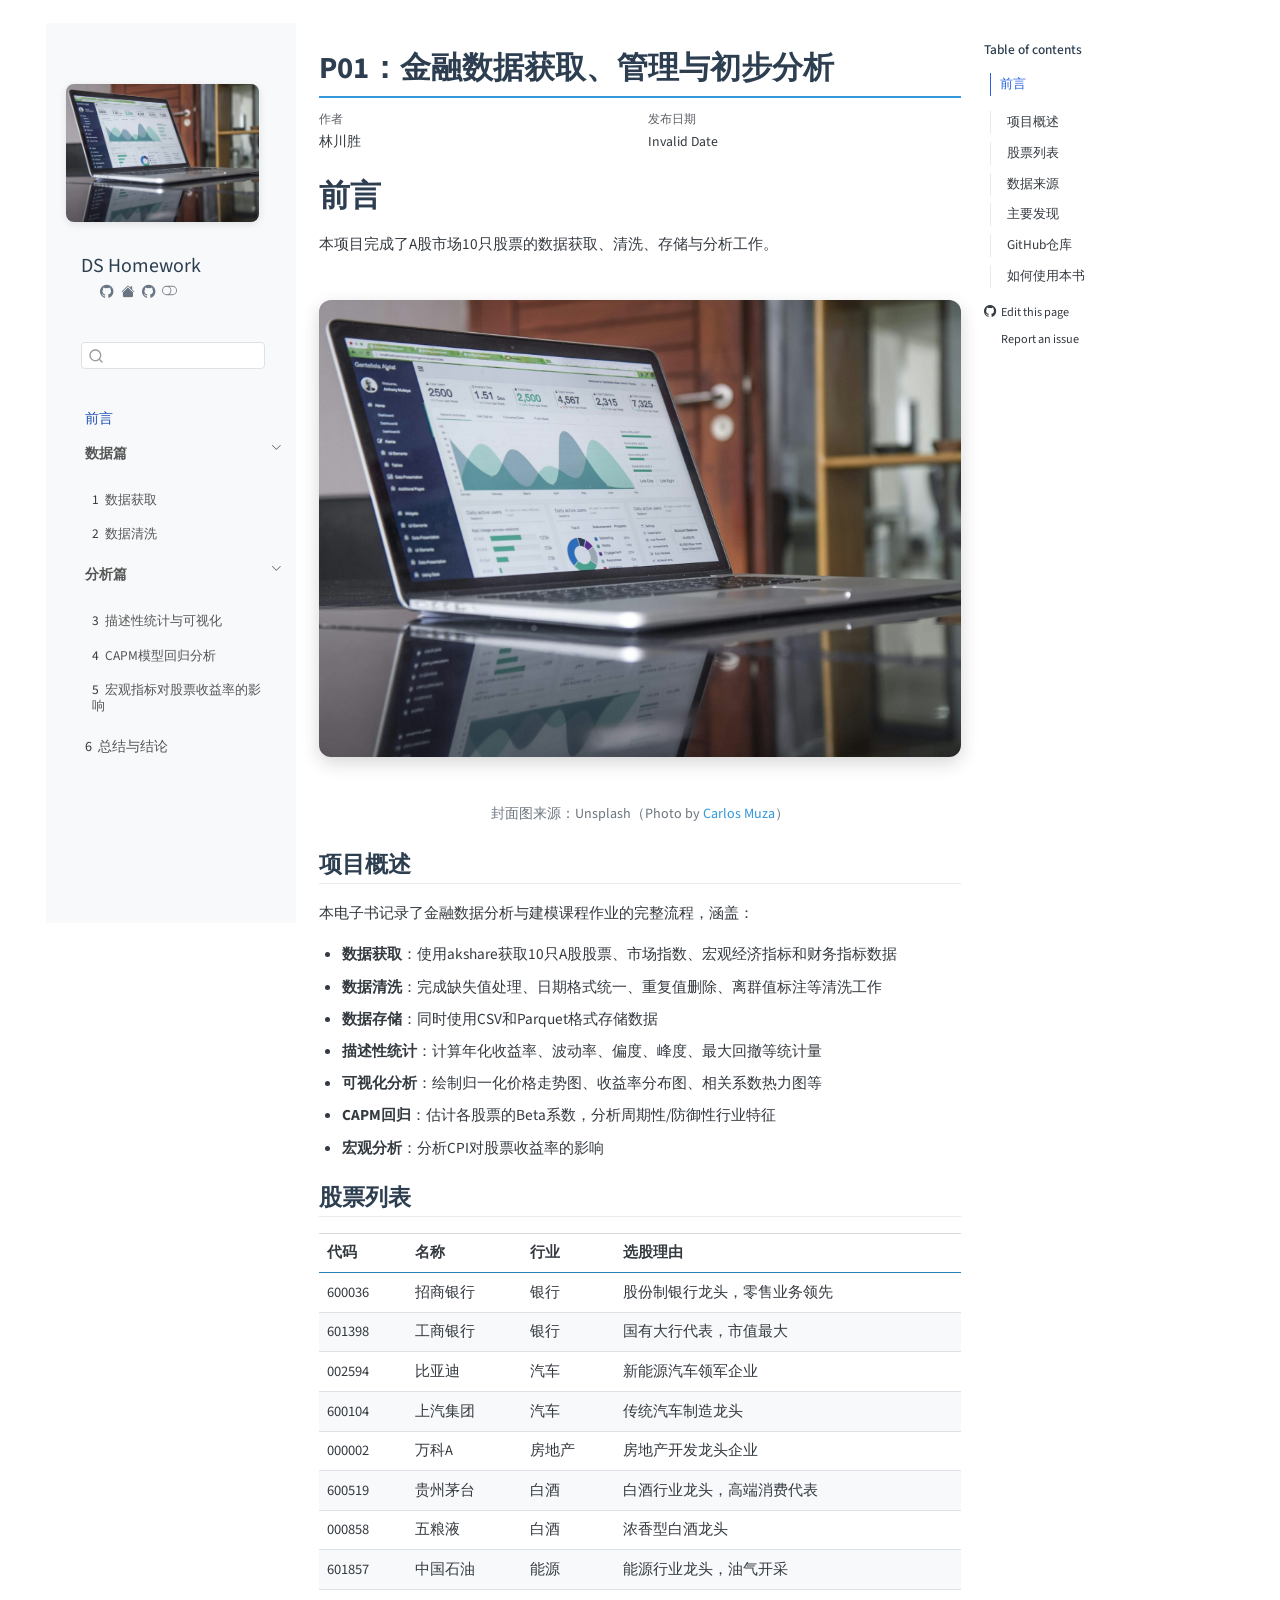
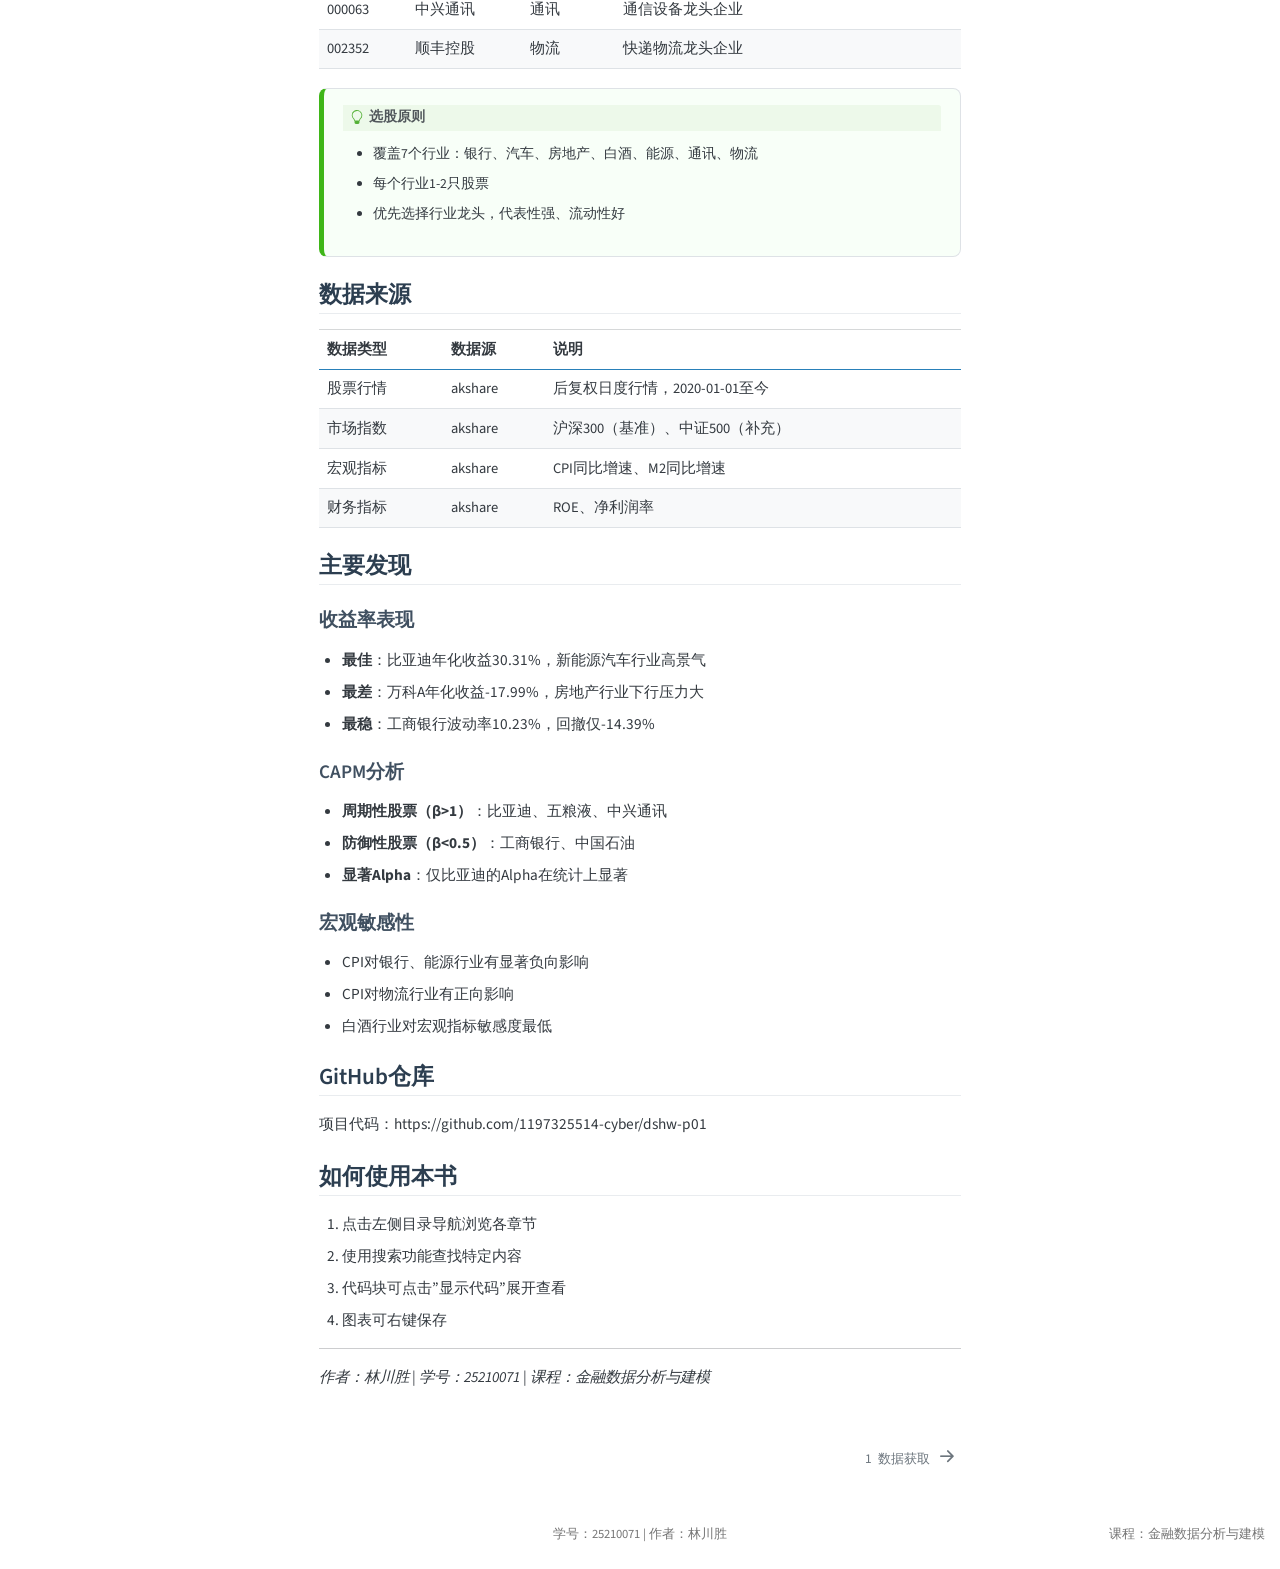
==== commit 82f0b830: "修复matplotlib中文字体设置问题 问题：原来使用精确匹配字体名，但macOS上字体名不同 解决：改用部分匹配（keyword in font_name）查找中文字体  改进： 1. 使用部分匹" ====
--- a/docs/index.html
+++ b/docs/index.html
@@ -266,7 +266,11 @@
 <div id="quarto-content" class="quarto-container page-columns page-rows-contents page-layout-article">
 <!-- sidebar -->
   <nav id="quarto-sidebar" class="sidebar collapse collapse-horizontal quarto-sidebar-collapse-item sidebar-navigation floating overflow-auto">
-    <div class="pt-lg-2 mt-2 text-left sidebar-header">
+    <div class="pt-lg-2 mt-2 text-left sidebar-header sidebar-header-stacked">
+      <a href="./index.html" class="sidebar-logo-link">
+      <img src="./images/book-front.jpg" alt="" class="sidebar-logo light-content py-0 d-lg-inline d-none">
+      <img src="./images/book-front.jpg" alt="" class="sidebar-logo dark-content py-0 d-lg-inline d-none">
+      </a>
     <div class="sidebar-title mb-0 py-0">
       <a href="./">DS Homework</a> 
         <div class="sidebar-tools-main tools-wide">
@@ -413,6 +417,12 @@
 <section id="前言" class="level1 unnumbered">
 <h1 class="unnumbered">前言</h1>
 <p>本项目完成了A股市场10只股票的数据获取、清洗、存储与分析工作。</p>
+<div class="cover-wrap">
+<p><img src="images/book-front.jpg" class="img-fluid" alt="金融数据分析与建模封面图" width="720"></p>
+</div>
+<div class="cover-caption">
+<p>封面图来源：Unsplash（Photo by <a href="https://unsplash.com/photos/hpjSkU2UYSU">Carlos Muza</a>）</p>
+</div>
 <section id="项目概述" class="level2">
 <h2 class="anchored" data-anchor-id="项目概述">项目概述</h2>
 <p>本电子书记录了金融数据分析与建模课程作业的完整流程，涵盖：</p>
--- a/docs/styles.css
+++ b/docs/styles.css
@@ -238,6 +238,27 @@
   font-style: italic;
 }
 
+/* 首页封面图 */
+.cover-wrap {
+  display: flex;
+  justify-content: center;
+  margin: 1.2rem 0 0.4rem 0;
+}
+
+.cover-wrap img {
+  max-width: 820px;
+  width: 100%;
+  border-radius: 12px;
+  box-shadow: 0 6px 18px rgba(0, 0, 0, 0.16);
+}
+
+.cover-caption {
+  text-align: center;
+  color: #6c757d;
+  font-size: 0.92rem;
+  margin-bottom: 1.5rem;
+}
+
 /* -------------------- Callout样式 -------------------- */
 
 .callout {
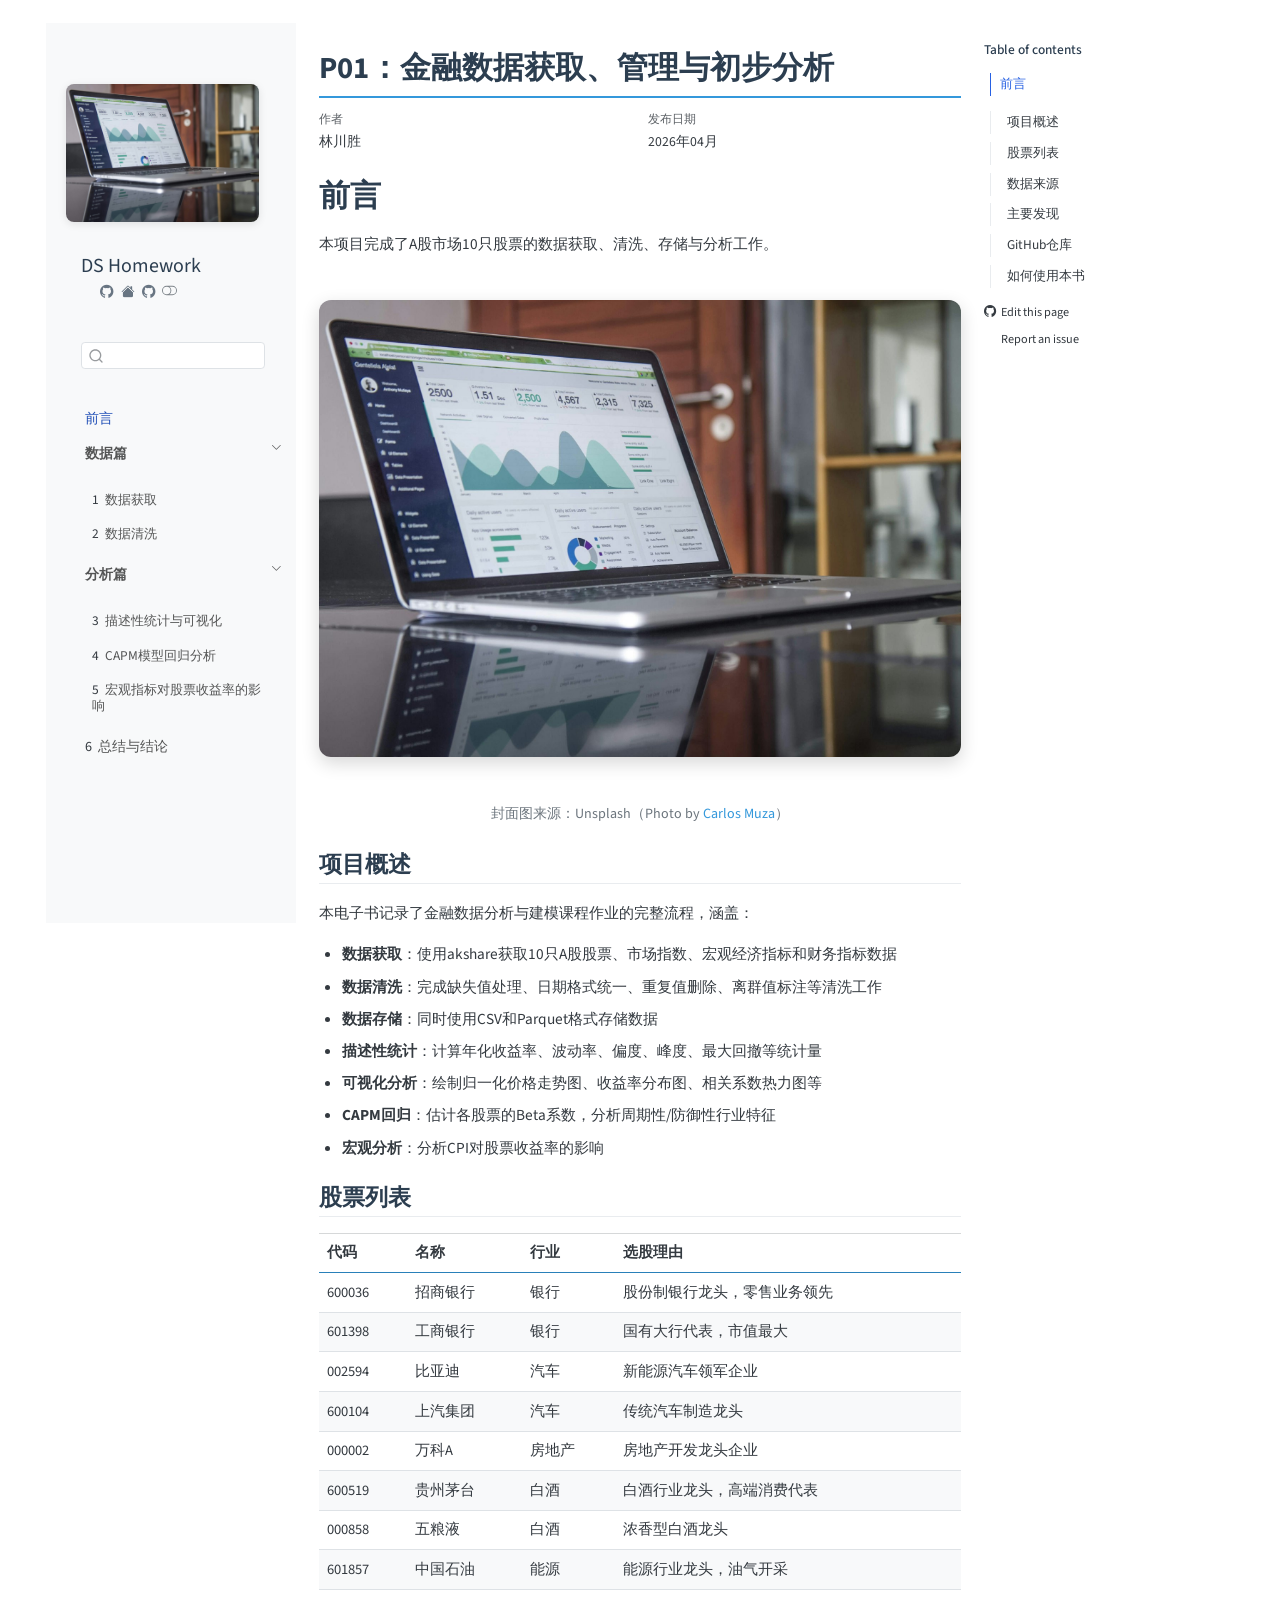
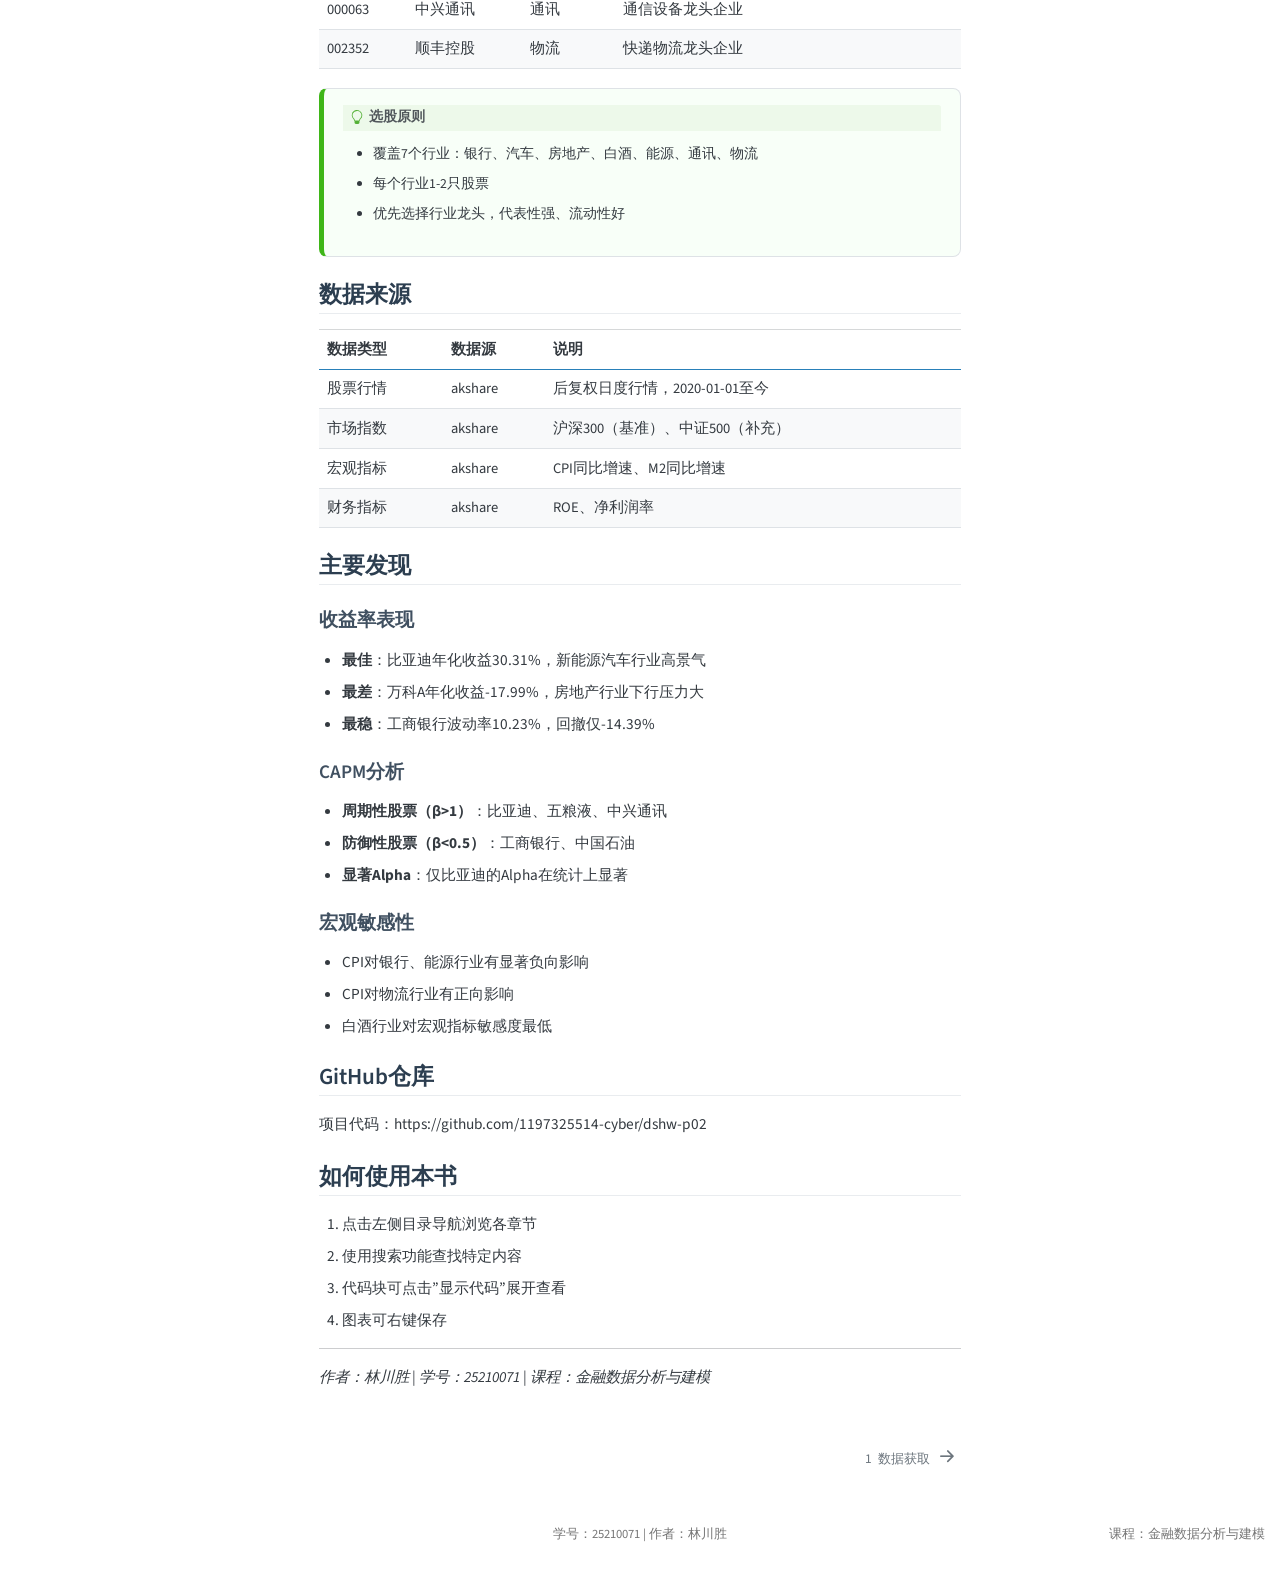
==== commit 8758b87c: "将仓库名从dshw-p01改为dshw-p02 更改内容： 1. GitHub仓库已重命名为dshw-p02 2. 更新所有文档中的链接 3. 重新渲染Quarto电子书 4. 更新report.ht" ====
--- a/docs/index.html
+++ b/docs/index.html
@@ -274,9 +274,9 @@
     <div class="sidebar-title mb-0 py-0">
       <a href="./">DS Homework</a> 
         <div class="sidebar-tools-main tools-wide">
-    <a href="https://github.com/1197325514-cyber/dshw-p01" title="" class="quarto-navigation-tool px-1" aria-label=""><i class="bi bi-github"></i></a>
-    <a href="https://1197325514-cyber.github.io/dshw-p01/" title="" class="quarto-navigation-tool px-1" aria-label=""><i class="bi bi-house-fill"></i></a>
-    <a href="https://github.com/1197325514-cyber/dshw-p01" title="Source Code" class="quarto-navigation-tool px-1" aria-label="Source Code"><i class="bi bi-github"></i></a>
+    <a href="https://github.com/1197325514-cyber/dshw-p02" title="" class="quarto-navigation-tool px-1" aria-label=""><i class="bi bi-github"></i></a>
+    <a href="https://1197325514-cyber.github.io/dshw-p02/" title="" class="quarto-navigation-tool px-1" aria-label=""><i class="bi bi-house-fill"></i></a>
+    <a href="https://github.com/1197325514-cyber/dshw-p02" title="Source Code" class="quarto-navigation-tool px-1" aria-label="Source Code"><i class="bi bi-github"></i></a>
   <a href="" class="quarto-color-scheme-toggle quarto-navigation-tool  px-1" onclick="window.quartoToggleColorScheme(); return false;" title="Toggle dark mode"><i class="bi"></i></a>
 </div>
     </div>
@@ -377,7 +377,7 @@
   <li><a href="#如何使用本书" id="toc-如何使用本书" class="nav-link" data-scroll-target="#如何使用本书">如何使用本书</a></li>
   </ul></li>
   </ul>
-<div class="toc-actions"><ul><li><a href="https://github.com/1197325514-cyber/dshw-p01/edit/main/index.qmd" class="toc-action"><i class="bi bi-github"></i>Edit this page</a></li><li><a href="https://github.com/1197325514-cyber/dshw-p01/issues/new" class="toc-action"><i class="bi empty"></i>Report an issue</a></li></ul></div></nav>
+<div class="toc-actions"><ul><li><a href="https://github.com/1197325514-cyber/dshw-p02/edit/main/index.qmd" class="toc-action"><i class="bi bi-github"></i>Edit this page</a></li><li><a href="https://github.com/1197325514-cyber/dshw-p02/issues/new" class="toc-action"><i class="bi empty"></i>Report an issue</a></li></ul></div></nav>
     </div>
 <!-- main -->
 <main class="content" id="quarto-document-content">
@@ -402,7 +402,7 @@
     <div>
     <div class="quarto-title-meta-heading">发布日期</div>
     <div class="quarto-title-meta-contents">
-      <p class="date">Invalid Date</p>
+      <p class="date">2026年04月</p>
     </div>
   </div>
   
@@ -591,7 +591,7 @@
 </section>
 <section id="github仓库" class="level2">
 <h2 class="anchored" data-anchor-id="github仓库">GitHub仓库</h2>
-<p>项目代码：https://github.com/1197325514-cyber/dshw-p01</p>
+<p>项目代码：https://github.com/1197325514-cyber/dshw-p02</p>
 </section>
 <section id="如何使用本书" class="level2">
 <h2 class="anchored" data-anchor-id="如何使用本书">如何使用本书</h2>
@@ -695,7 +695,7 @@
     }
       var localhostRegex = new RegExp(/^(?:http|https):\/\/localhost\:?[0-9]*\//);
       var mailtoRegex = new RegExp(/^mailto:/);
-        var filterRegex = new RegExp("https:\/\/1197325514-cyber\.github\.io\/dshw-p01\/");
+        var filterRegex = new RegExp("https:\/\/1197325514-cyber\.github\.io\/dshw-p02\/");
       var isInternal = (href) => {
           return filterRegex.test(href) || localhostRegex.test(href) || mailtoRegex.test(href);
       }
@@ -1044,7 +1044,7 @@
     </div>   
     <div class="nav-footer-center">
 <p>学号：25210071 | 作者：林川胜</p>
-<div class="toc-actions d-sm-block d-md-none"><ul><li><a href="https://github.com/1197325514-cyber/dshw-p01/edit/main/index.qmd" class="toc-action"><i class="bi bi-github"></i>Edit this page</a></li><li><a href="https://github.com/1197325514-cyber/dshw-p01/issues/new" class="toc-action"><i class="bi empty"></i>Report an issue</a></li></ul></div></div>
+<div class="toc-actions d-sm-block d-md-none"><ul><li><a href="https://github.com/1197325514-cyber/dshw-p02/edit/main/index.qmd" class="toc-action"><i class="bi bi-github"></i>Edit this page</a></li><li><a href="https://github.com/1197325514-cyber/dshw-p02/issues/new" class="toc-action"><i class="bi empty"></i>Report an issue</a></li></ul></div></div>
     <div class="nav-footer-right">
 <p>课程：金融数据分析与建模</p>
 </div>
